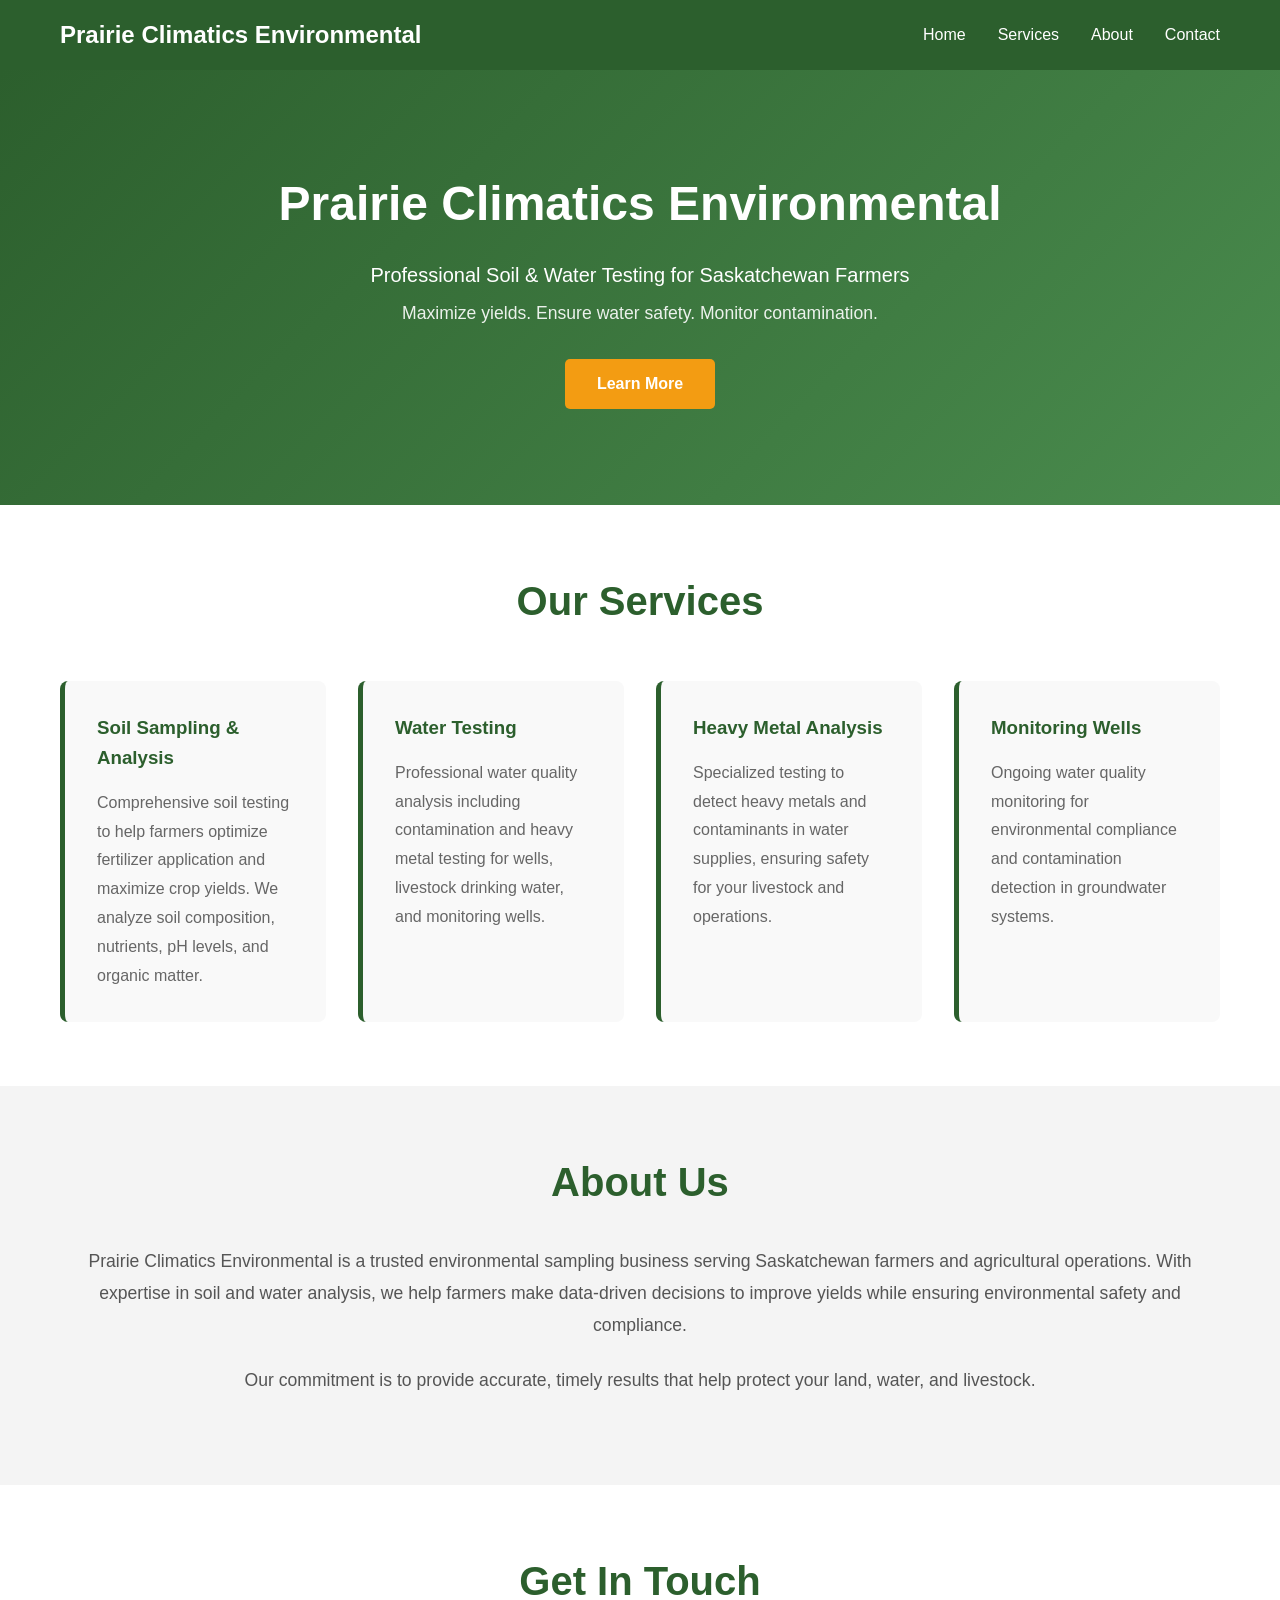
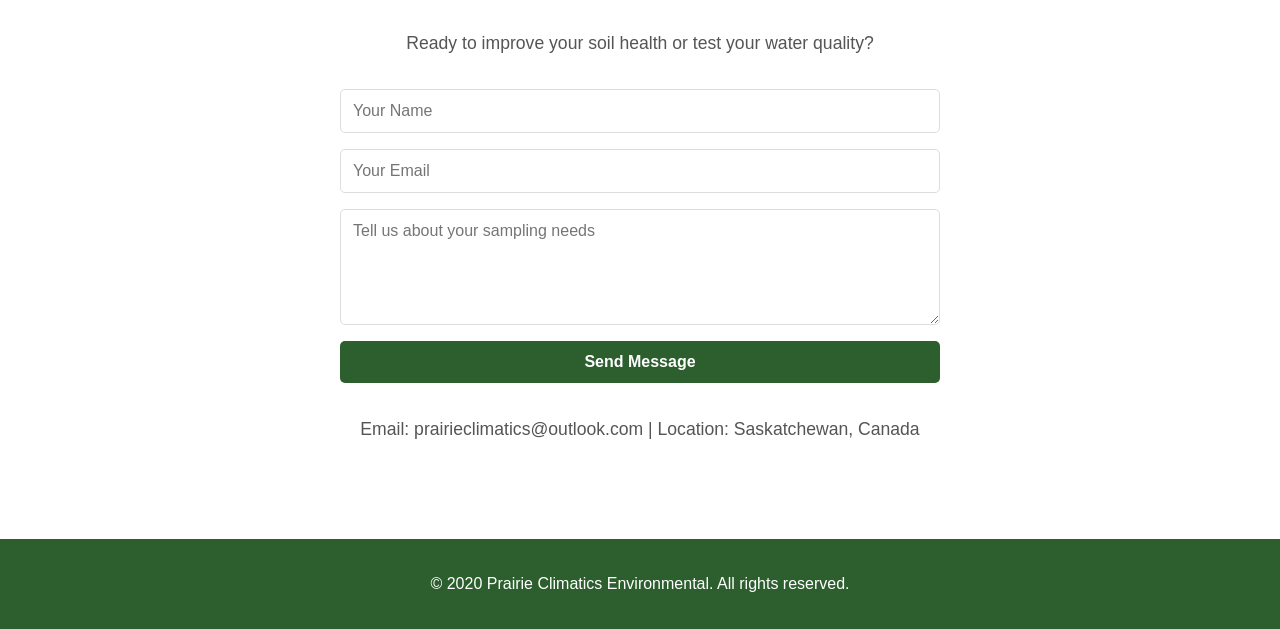
==== index.html @ 15f2c5c0 "Update contact email and copyright year in index.html" ====
<!DOCTYPE html>
<html lang="en">
<head>
    <meta charset="UTF-8">
    <meta name="viewport" content="width=device-width, initial-scale=1.0">
    <title>Prairie Climatics Environmental - Soil & Water Testing</title>
    <link rel="stylesheet" href="styles.css">
</head>
<body>
    <nav class="navbar">
        <div class="container">
            <div class="logo">Prairie Climatics Environmental</div>
            <ul class="nav-links">
                <li><a href="#home">Home</a></li>
                <li><a href="#services">Services</a></li>
                <li><a href="#about">About</a></li>
                <li><a href="#contact">Contact</a></li>
            </ul>
        </div>
    </nav>

    <section id="home" class="hero">
        <div class="container">
            <h1>Prairie Climatics Environmental</h1>
            <p>Professional Soil & Water Testing for Saskatchewan Farmers</p>
            <p class="subtitle">Maximize yields. Ensure water safety. Monitor contamination.</p>
            <a href="#services" class="cta-button">Learn More</a>
        </div>
    </section>

    <section id="services" class="services">
        <div class="container">
            <h2>Our Services</h2>
            <div class="services-grid">
                <div class="service-card">
                    <h3>Soil Sampling & Analysis</h3>
                    <p>Comprehensive soil testing to help farmers optimize fertilizer application and maximize crop yields. We analyze soil composition, nutrients, pH levels, and organic matter.</p>
                </div>
                <div class="service-card">
                    <h3>Water Testing</h3>
                    <p>Professional water quality analysis including contamination and heavy metal testing for wells, livestock drinking water, and monitoring wells.</p>
                </div>
                <div class="service-card">
                    <h3>Heavy Metal Analysis</h3>
                    <p>Specialized testing to detect heavy metals and contaminants in water supplies, ensuring safety for your livestock and operations.</p>
                </div>
                <div class="service-card">
                    <h3>Monitoring Wells</h3>
                    <p>Ongoing water quality monitoring for environmental compliance and contamination detection in groundwater systems.</p>
                </div>
            </div>
        </div>
    </section>

    <section id="about" class="about">
        <div class="container">
            <h2>About Us</h2>
            <p>Prairie Climatics Environmental is a trusted environmental sampling business serving Saskatchewan farmers and agricultural operations. With expertise in soil and water analysis, we help farmers make data-driven decisions to improve yields while ensuring environmental safety and compliance.</p>
            <p>Our commitment is to provide accurate, timely results that help protect your land, water, and livestock.</p>
        </div>
    </section>

    <section id="contact" class="contact">
        <div class="container">
            <h2>Get In Touch</h2>
            <p>Ready to improve your soil health or test your water quality?</p>
            <form class="contact-form">
                <input type="text" placeholder="Your Name" required>
                <input type="email" placeholder="Your Email" required>
                <textarea placeholder="Tell us about your sampling needs" rows="5" required></textarea>
                <button type="submit" class="submit-button">Send Message</button>
            </form>
            <p class="contact-info">Email: prairieclimatics@outlook.com | Location: Saskatchewan, Canada</p>
        </div>
    </section>

    <footer>
        <div class="container">
            <p>&copy; 2020 Prairie Climatics Environmental. All rights reserved.</p>
        </div>
    </footer>

    <script src="script.js"></script>
</body>
</html>
---- styles.css ----
* {
    margin: 0;
    padding: 0;
    box-sizing: border-box;
}

body {
    font-family: 'Segoe UI', Tahoma, Geneva, Verdana, sans-serif;
    line-height: 1.6;
    color: #333;
    background-color: #f4f4f4;
}

.container {
    max-width: 1200px;
    margin: 0 auto;
    padding: 0 20px;
}

/* Navigation */
.navbar {
    background-color: #2c5f2d;
    color: white;
    padding: 1rem 0;
    position: sticky;
    top: 0;
    z-index: 1000;
}

.navbar .container {
    display: flex;
    justify-content: space-between;
    align-items: center;
}

.logo {
    font-size: 1.5rem;
    font-weight: bold;
}

.nav-links {
    display: flex;
    list-style: none;
    gap: 2rem;
}

.nav-links a {
    color: white;
    text-decoration: none;
    transition: opacity 0.3s;
}

.nav-links a:hover {
    opacity: 0.8;
}

/* Hero Section */
.hero {
    background: linear-gradient(135deg, #2c5f2d 0%, #4a8c4e 100%);
    color: white;
    padding: 6rem 0;
    text-align: center;
}

.hero h1 {
    font-size: 3rem;
    margin-bottom: 1rem;
}

.hero p {
    font-size: 1.25rem;
    margin-bottom: 0.5rem;
}

.hero .subtitle {
    font-size: 1.1rem;
    margin-bottom: 2rem;
    opacity: 0.9;
}

.cta-button {
    display: inline-block;
    background-color: #f39c12;
    color: white;
    padding: 0.75rem 2rem;
    text-decoration: none;
    border-radius: 5px;
    transition: background-color 0.3s;
    font-weight: bold;
}

.cta-button:hover {
    background-color: #e67e22;
}

/* Services Section */
.services {
    padding: 4rem 0;
    background-color: white;
}

.services h2 {
    text-align: center;
    font-size: 2.5rem;
    margin-bottom: 3rem;
    color: #2c5f2d;
}

.services-grid {
    display: grid;
    grid-template-columns: repeat(auto-fit, minmax(250px, 1fr));
    gap: 2rem;
}

.service-card {
    background-color: #f9f9f9;
    padding: 2rem;
    border-radius: 8px;
    border-left: 5px solid #2c5f2d;
    transition: transform 0.3s, box-shadow 0.3s;
}

.service-card:hover {
    transform: translateY(-5px);
    box-shadow: 0 5px 15px rgba(0, 0, 0, 0.1);
}

.service-card h3 {
    color: #2c5f2d;
    margin-bottom: 1rem;
}

.service-card p {
    color: #666;
    line-height: 1.8;
}

/* About Section */
.about {
    padding: 4rem 0;
    background-color: #f4f4f4;
}

.about h2 {
    text-align: center;
    font-size: 2.5rem;
    margin-bottom: 2rem;
    color: #2c5f2d;
}

.about p {
    text-align: center;
    font-size: 1.1rem;
    color: #555;
    margin-bottom: 1.5rem;
    line-height: 1.8;
}

/* Contact Section */
.contact {
    padding: 4rem 0;
    background-color: white;
}

.contact h2 {
    text-align: center;
    font-size: 2.5rem;
    margin-bottom: 1rem;
    color: #2c5f2d;
}

.contact > .container > p {
    text-align: center;
    font-size: 1.1rem;
    margin-bottom: 2rem;
    color: #555;
}

.contact-form {
    max-width: 600px;
    margin: 2rem auto;
    display: flex;
    flex-direction: column;
    gap: 1rem;
}

.contact-form input,
.contact-form textarea {
    padding: 0.75rem;
    border: 1px solid #ddd;
    border-radius: 5px;
    font-family: inherit;
    font-size: 1rem;
}

.contact-form input:focus,
.contact-form textarea:focus {
    outline: none;
    border-color: #2c5f2d;
    box-shadow: 0 0 5px rgba(44, 95, 45, 0.3);
}

.submit-button {
    background-color: #2c5f2d;
    color: white;
    padding: 0.75rem 2rem;
    border: none;
    border-radius: 5px;
    font-size: 1rem;
    cursor: pointer;
    transition: background-color 0.3s;
    font-weight: bold;
}

.submit-button:hover {
    background-color: #1e4620;
}

.contact-info {
    text-align: center;
    margin-top: 2rem;
    color: #666;
    font-size: 0.95rem;
}

/* Footer */
footer {
    background-color: #2c5f2d;
    color: white;
    text-align: center;
    padding: 2rem 0;
}

footer p {
    margin: 0;
}

/* Responsive Design */
@media (max-width: 768px) {
    .nav-links {
        gap: 1rem;
        font-size: 0.9rem;
    }

    .hero h1 {
        font-size: 2rem;
    }

    .hero p {
        font-size: 1rem;
    }

    .services h2,
    .about h2,
    .contact h2 {
        font-size: 1.8rem;
    }

    .services-grid {
        grid-template-columns: 1fr;
    }
}
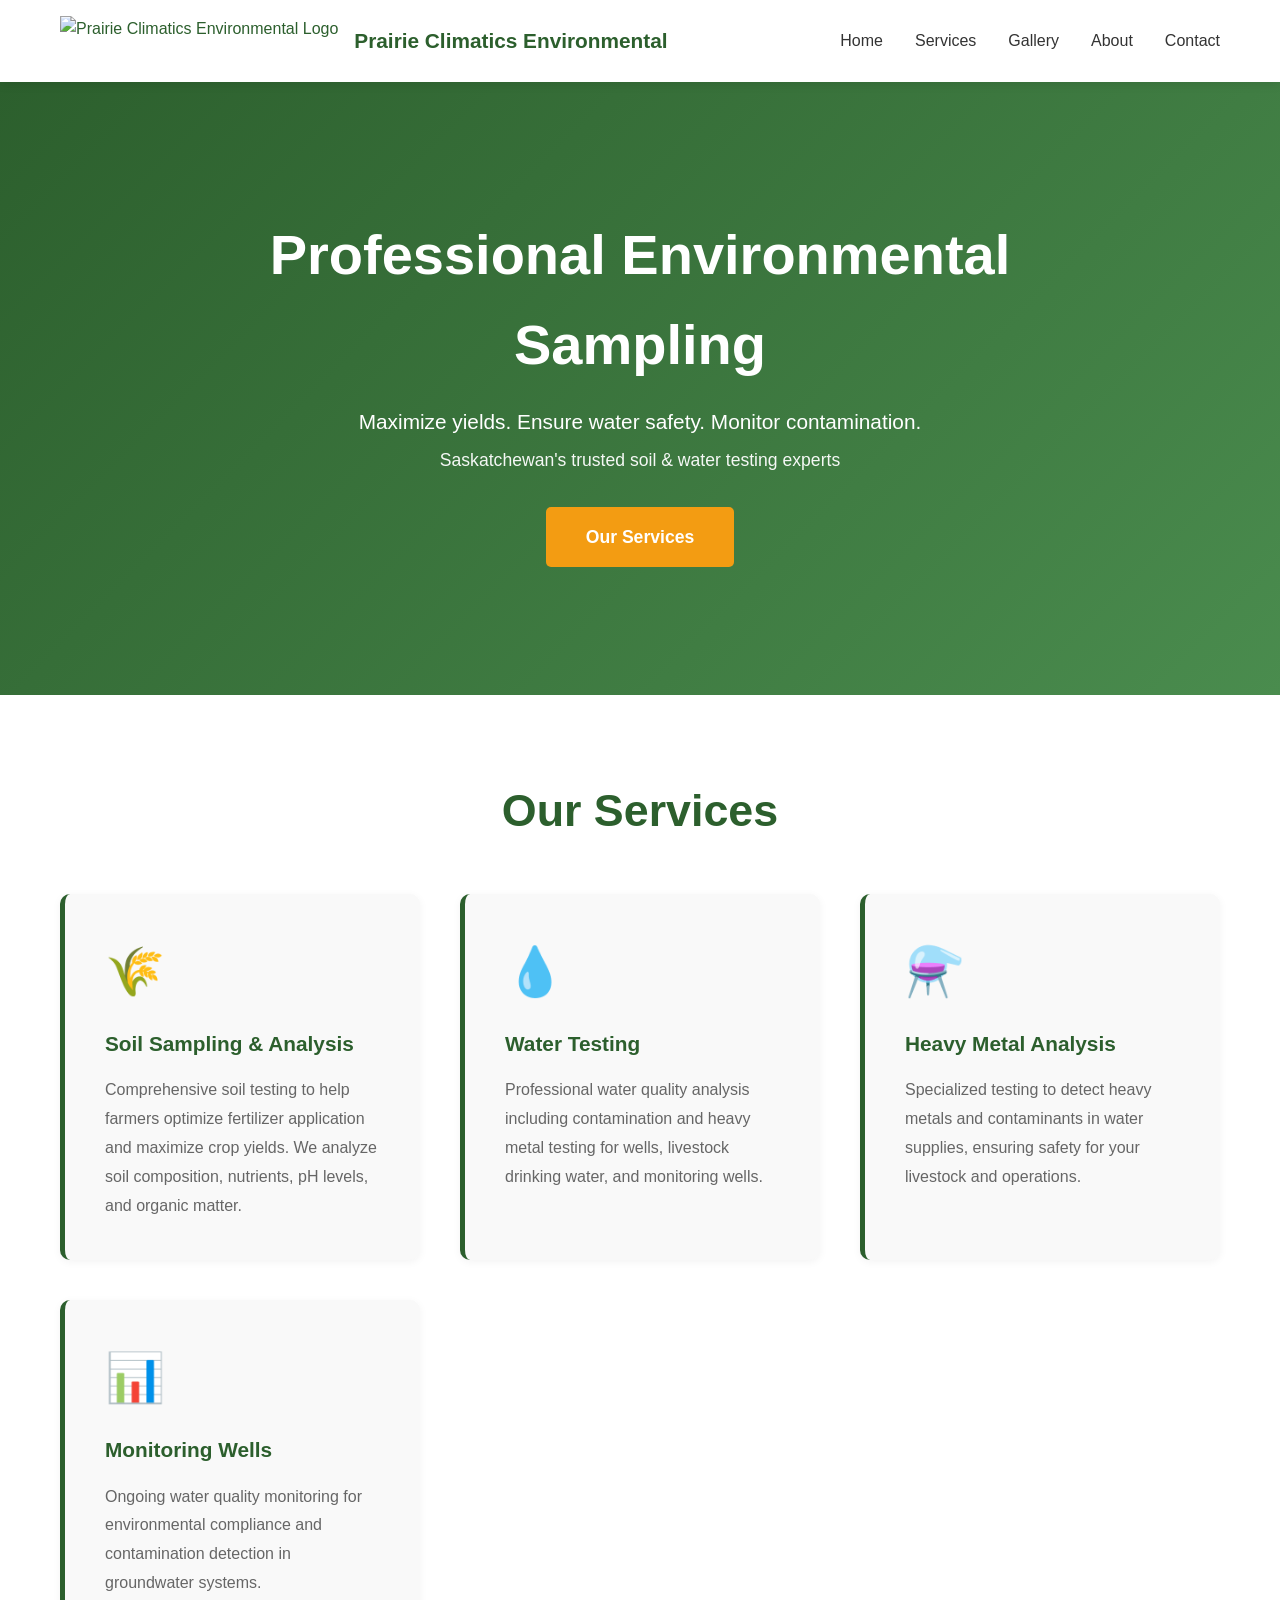
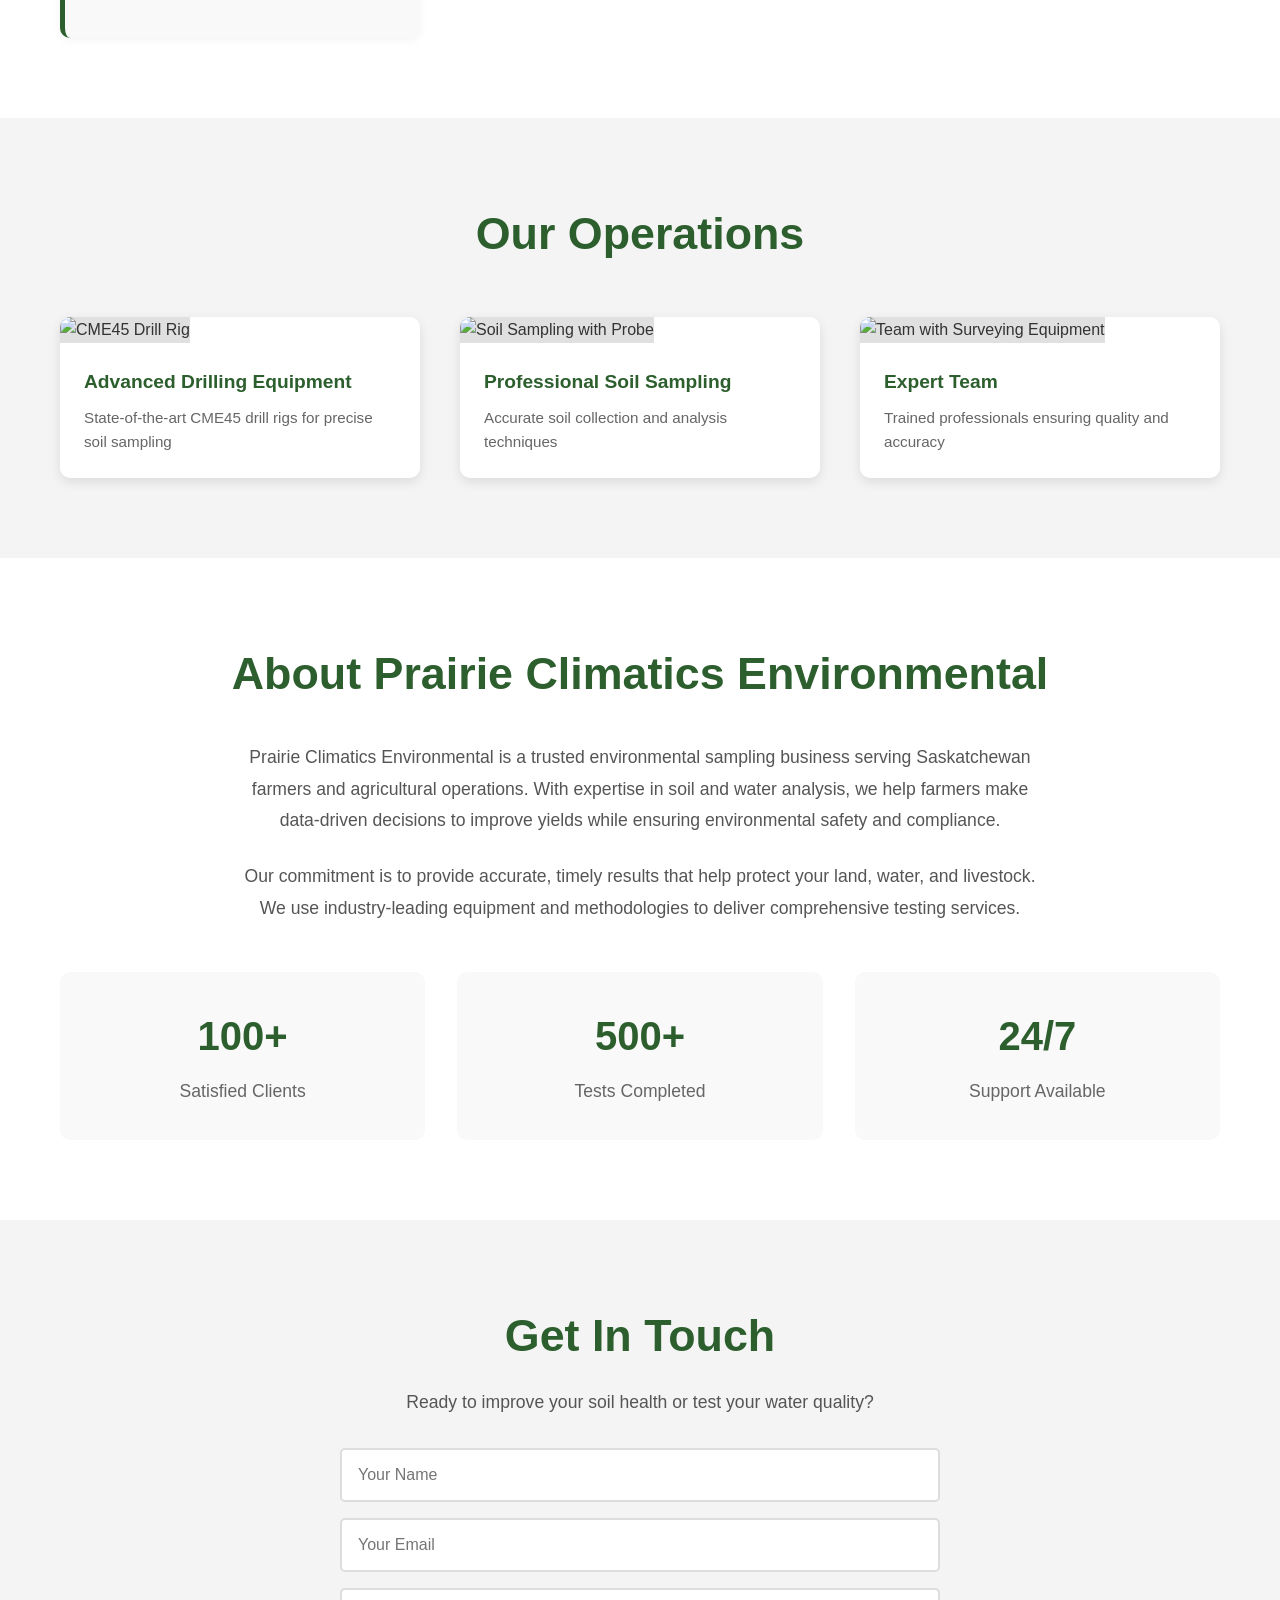
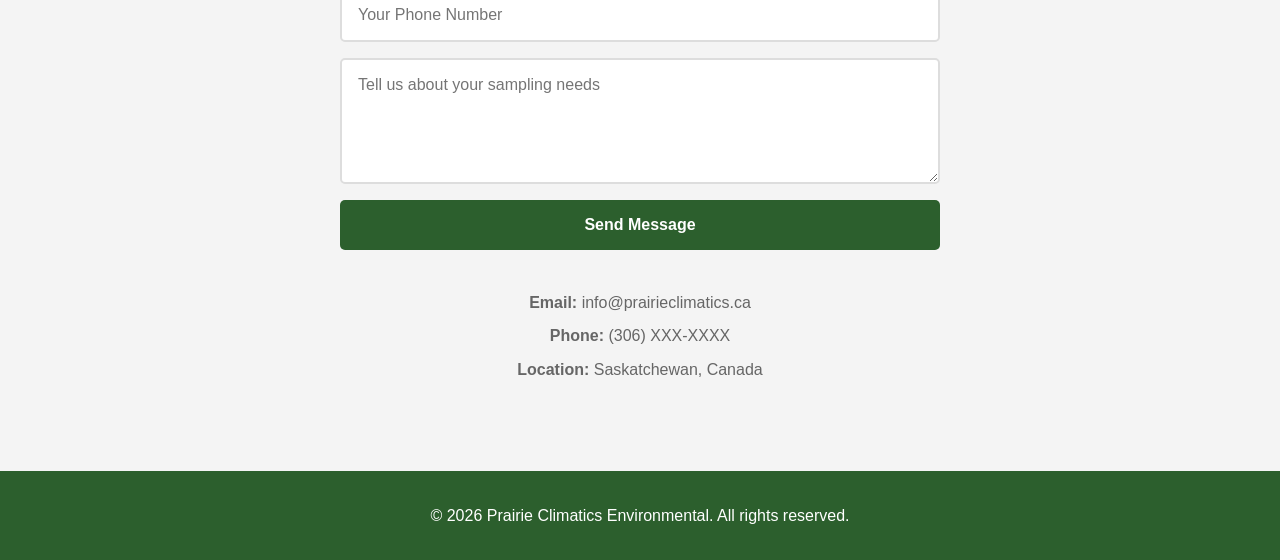
==== commit e16b5b13: "Update website with professional design, logo integration, and gallery section" ====
--- a/index.html
+++ b/index.html
@@ -5,14 +5,19 @@
     <meta name="viewport" content="width=device-width, initial-scale=1.0">
     <title>Prairie Climatics Environmental - Soil & Water Testing</title>
     <link rel="stylesheet" href="styles.css">
+    <link rel="icon" type="image/png" href="images/logo.png">
 </head>
 <body>
     <nav class="navbar">
         <div class="container">
-            <div class="logo">Prairie Climatics Environmental</div>
+            <div class="logo-container">
+                <img src="images/logo.png" alt="Prairie Climatics Environmental Logo" class="logo-image">
+                <span class="logo-text">Prairie Climatics Environmental</span>
+            </div>
             <ul class="nav-links">
                 <li><a href="#home">Home</a></li>
                 <li><a href="#services">Services</a></li>
+                <li><a href="#gallery">Gallery</a></li>
                 <li><a href="#about">About</a></li>
                 <li><a href="#contact">Contact</a></li>
             </ul>
@@ -20,11 +25,11 @@
     </nav>
 
     <section id="home" class="hero">
-        <div class="container">
-            <h1>Prairie Climatics Environmental</h1>
-            <p>Professional Soil & Water Testing for Saskatchewan Farmers</p>
-            <p class="subtitle">Maximize yields. Ensure water safety. Monitor contamination.</p>
-            <a href="#services" class="cta-button">Learn More</a>
+        <div class="hero-content">
+            <h1>Professional Environmental Sampling</h1>
+            <p>Maximize yields. Ensure water safety. Monitor contamination.</p>
+            <p class="subtitle">Saskatchewan's trusted soil & water testing experts</p>
+            <a href="#services" class="cta-button">Our Services</a>
         </div>
     </section>
 
@@ -33,18 +38,22 @@
             <h2>Our Services</h2>
             <div class="services-grid">
                 <div class="service-card">
+                    <div class="service-icon">🌾</div>
                     <h3>Soil Sampling & Analysis</h3>
                     <p>Comprehensive soil testing to help farmers optimize fertilizer application and maximize crop yields. We analyze soil composition, nutrients, pH levels, and organic matter.</p>
                 </div>
                 <div class="service-card">
+                    <div class="service-icon">💧</div>
                     <h3>Water Testing</h3>
                     <p>Professional water quality analysis including contamination and heavy metal testing for wells, livestock drinking water, and monitoring wells.</p>
                 </div>
                 <div class="service-card">
+                    <div class="service-icon">⚗️</div>
                     <h3>Heavy Metal Analysis</h3>
                     <p>Specialized testing to detect heavy metals and contaminants in water supplies, ensuring safety for your livestock and operations.</p>
                 </div>
                 <div class="service-card">
+                    <div class="service-icon">📊</div>
                     <h3>Monitoring Wells</h3>
                     <p>Ongoing water quality monitoring for environmental compliance and contamination detection in groundwater systems.</p>
                 </div>
@@ -52,11 +61,48 @@
         </div>
     </section>
 
+    <section id="gallery" class="gallery">
+        <div class="container">
+            <h2>Our Operations</h2>
+            <div class="gallery-grid">
+                <div class="gallery-item">
+                    <img src="images/cme45-drill-rig.jpg" alt="CME45 Drill Rig">
+                    <h3>Advanced Drilling Equipment</h3>
+                    <p>State-of-the-art CME45 drill rigs for precise soil sampling</p>
+                </div>
+                <div class="gallery-item">
+                    <img src="images/soil-sampling-probe.jpg" alt="Soil Sampling with Probe">
+                    <h3>Professional Soil Sampling</h3>
+                    <p>Accurate soil collection and analysis techniques</p>
+                </div>
+                <div class="gallery-item">
+                    <img src="images/team-surveying.jpg" alt="Team with Surveying Equipment">
+                    <h3>Expert Team</h3>
+                    <p>Trained professionals ensuring quality and accuracy</p>
+                </div>
+            </div>
+        </div>
+    </section>
+
     <section id="about" class="about">
         <div class="container">
-            <h2>About Us</h2>
+            <h2>About Prairie Climatics Environmental</h2>
             <p>Prairie Climatics Environmental is a trusted environmental sampling business serving Saskatchewan farmers and agricultural operations. With expertise in soil and water analysis, we help farmers make data-driven decisions to improve yields while ensuring environmental safety and compliance.</p>
-            <p>Our commitment is to provide accurate, timely results that help protect your land, water, and livestock.</p>
+            <p>Our commitment is to provide accurate, timely results that help protect your land, water, and livestock. We use industry-leading equipment and methodologies to deliver comprehensive testing services.</p>
+            <div class="stats">
+                <div class="stat">
+                    <h3>100+</h3>
+                    <p>Satisfied Clients</p>
+                </div>
+                <div class="stat">
+                    <h3>500+</h3>
+                    <p>Tests Completed</p>
+                </div>
+                <div class="stat">
+                    <h3>24/7</h3>
+                    <p>Support Available</p>
+                </div>
+            </div>
         </div>
     </section>
 
@@ -67,19 +113,24 @@
             <form class="contact-form">
                 <input type="text" placeholder="Your Name" required>
                 <input type="email" placeholder="Your Email" required>
+                <input type="tel" placeholder="Your Phone Number">
                 <textarea placeholder="Tell us about your sampling needs" rows="5" required></textarea>
                 <button type="submit" class="submit-button">Send Message</button>
             </form>
-            <p class="contact-info">Email: prairieclimatics@outlook.com | Location: Saskatchewan, Canada</p>
+            <div class="contact-info">
+                <p><strong>Email:</strong> info@prairieclimatics.ca</p>
+                <p><strong>Phone:</strong> (306) XXX-XXXX</p>
+                <p><strong>Location:</strong> Saskatchewan, Canada</p>
+            </div>
         </div>
     </section>
 
     <footer>
         <div class="container">
-            <p>&copy; 2020 Prairie Climatics Environmental. All rights reserved.</p>
+            <p>&copy; 2026 Prairie Climatics Environmental. All rights reserved.</p>
         </div>
     </footer>
 
     <script src="script.js"></script>
 </body>
-</html>
+</html>
--- a/styles.css
+++ b/styles.css
@@ -19,8 +19,8 @@
 
 /* Navigation */
 .navbar {
-    background-color: #2c5f2d;
-    color: white;
+    background-color: #ffffff;
+    box-shadow: 0 2px 10px rgba(0, 0, 0, 0.1);
     padding: 1rem 0;
     position: sticky;
     top: 0;
@@ -33,9 +33,23 @@
     align-items: center;
 }
 
-.logo {
-    font-size: 1.5rem;
+.logo-container {
+    display: flex;
+    align-items: center;
+    gap: 1rem;
+    text-decoration: none;
+    color: #2c5f2d;
+}
+
+.logo-image {
+    height: 50px;
+    width: auto;
+}
+
+.logo-text {
+    font-size: 1.3rem;
     font-weight: bold;
+    color: #2c5f2d;
 }
 
 .nav-links {
@@ -45,89 +59,109 @@
 }
 
 .nav-links a {
-    color: white;
+    color: #333;
     text-decoration: none;
-    transition: opacity 0.3s;
+    transition: color 0.3s;
+    font-weight: 500;
 }
 
 .nav-links a:hover {
-    opacity: 0.8;
+    color: #2c5f2d;
 }
 
 /* Hero Section */
 .hero {
     background: linear-gradient(135deg, #2c5f2d 0%, #4a8c4e 100%);
     color: white;
-    padding: 6rem 0;
-    text-align: center;
+    padding: 8rem 2rem;
+    text-align: center;
+    min-height: 500px;
+    display: flex;
+    align-items: center;
+    justify-content: center;
+}
+
+.hero-content {
+    max-width: 800px;
 }
 
 .hero h1 {
-    font-size: 3rem;
+    font-size: 3.5rem;
     margin-bottom: 1rem;
+    font-weight: bold;
 }
 
 .hero p {
-    font-size: 1.25rem;
+    font-size: 1.3rem;
     margin-bottom: 0.5rem;
 }
 
 .hero .subtitle {
     font-size: 1.1rem;
     margin-bottom: 2rem;
-    opacity: 0.9;
+    opacity: 0.95;
 }
 
 .cta-button {
     display: inline-block;
     background-color: #f39c12;
     color: white;
-    padding: 0.75rem 2rem;
+    padding: 1rem 2.5rem;
     text-decoration: none;
     border-radius: 5px;
-    transition: background-color 0.3s;
+    transition: all 0.3s;
     font-weight: bold;
+    font-size: 1.1rem;
 }
 
 .cta-button:hover {
     background-color: #e67e22;
+    transform: translateY(-2px);
+    box-shadow: 0 5px 15px rgba(0, 0, 0, 0.2);
 }
 
 /* Services Section */
 .services {
-    padding: 4rem 0;
+    padding: 5rem 0;
     background-color: white;
 }
 
 .services h2 {
     text-align: center;
-    font-size: 2.5rem;
+    font-size: 2.8rem;
     margin-bottom: 3rem;
     color: #2c5f2d;
 }
 
 .services-grid {
     display: grid;
-    grid-template-columns: repeat(auto-fit, minmax(250px, 1fr));
-    gap: 2rem;
+    grid-template-columns: repeat(auto-fit, minmax(280px, 1fr));
+    gap: 2.5rem;
 }
 
 .service-card {
     background-color: #f9f9f9;
-    padding: 2rem;
-    border-radius: 8px;
+    padding: 2.5rem;
+    border-radius: 10px;
     border-left: 5px solid #2c5f2d;
-    transition: transform 0.3s, box-shadow 0.3s;
+    transition: all 0.3s;
+    box-shadow: 0 2px 8px rgba(0, 0, 0, 0.05);
 }
 
 .service-card:hover {
     transform: translateY(-5px);
-    box-shadow: 0 5px 15px rgba(0, 0, 0, 0.1);
+    box-shadow: 0 10px 25px rgba(0, 0, 0, 0.1);
+}
+
+.service-icon {
+    font-size: 3rem;
+    margin-bottom: 1rem;
 }
 
 .service-card h3 {
     color: #2c5f2d;
     margin-bottom: 1rem;
+    font-size: 1.3rem;
 }
 
 .service-card p {
@@ -135,15 +169,65 @@
     line-height: 1.8;
 }
 
+/* Gallery Section */
+.gallery {
+    padding: 5rem 0;
+    background-color: #f4f4f4;
+}
+
+.gallery h2 {
+    text-align: center;
+    font-size: 2.8rem;
+    margin-bottom: 3rem;
+    color: #2c5f2d;
+}
+
+.gallery-grid {
+    display: grid;
+    grid-template-columns: repeat(auto-fit, minmax(300px, 1fr));
+    gap: 2.5rem;
+}
+
+.gallery-item {
+    background-color: white;
+    border-radius: 10px;
+    overflow: hidden;
+    box-shadow: 0 4px 12px rgba(0, 0, 0, 0.1);
+    transition: transform 0.3s;
+}
+
+.gallery-item:hover {
+    transform: scale(1.05);
+}
+
+.gallery-item img {
+    width: 100%;
+    height: 250px;
+    object-fit: cover;
+    background-color: #e0e0e0;
+}
+
+.gallery-item h3 {
+    color: #2c5f2d;
+    padding: 1.5rem 1.5rem 0.5rem;
+    font-size: 1.2rem;
+}
+
+.gallery-item p {
+    color: #666;
+    padding: 0 1.5rem 1.5rem;
+    font-size: 0.95rem;
+}
+
 /* About Section */
 .about {
-    padding: 4rem 0;
-    background-color: #f4f4f4;
+    padding: 5rem 0;
+    background-color: white;
 }
 
 .about h2 {
     text-align: center;
-    font-size: 2.5rem;
+    font-size: 2.8rem;
     margin-bottom: 2rem;
     color: #2c5f2d;
 }
@@ -154,17 +238,45 @@
     color: #555;
     margin-bottom: 1.5rem;
     line-height: 1.8;
+    max-width: 800px;
+    margin-left: auto;
+    margin-right: auto;
+}
+
+.stats {
+    display: grid;
+    grid-template-columns: repeat(auto-fit, minmax(200px, 1fr));
+    gap: 2rem;
+    margin-top: 3rem;
+}
+
+.stat {
+    text-align: center;
+    padding: 2rem;
+    background-color: #f9f9f9;
+    border-radius: 10px;
+}
+
+.stat h3 {
+    font-size: 2.5rem;
+    color: #2c5f2d;
+    margin-bottom: 0.5rem;
+}
+
+.stat p {
+    color: #666;
+    margin: 0;
 }
 
 /* Contact Section */
 .contact {
-    padding: 4rem 0;
-    background-color: white;
+    padding: 5rem 0;
+    background-color: #f4f4f4;
 }
 
 .contact h2 {
     text-align: center;
-    font-size: 2.5rem;
+    font-size: 2.8rem;
     margin-bottom: 1rem;
     color: #2c5f2d;
 }
@@ -186,11 +298,12 @@
 
 .contact-form input,
 .contact-form textarea {
-    padding: 0.75rem;
-    border: 1px solid #ddd;
+    padding: 1rem;
+    border: 2px solid #ddd;
     border-radius: 5px;
     font-family: inherit;
     font-size: 1rem;
+    transition: border-color 0.3s;
 }
 
 .contact-form input:focus,
@@ -203,24 +316,30 @@
 .submit-button {
     background-color: #2c5f2d;
     color: white;
-    padding: 0.75rem 2rem;
+    padding: 1rem 2rem;
     border: none;
     border-radius: 5px;
     font-size: 1rem;
     cursor: pointer;
-    transition: background-color 0.3s;
+    transition: all 0.3s;
     font-weight: bold;
 }
 
 .submit-button:hover {
     background-color: #1e4620;
+    transform: translateY(-2px);
+    box-shadow: 0 5px 15px rgba(0, 0, 0, 0.2);
 }
 
 .contact-info {
     text-align: center;
-    margin-top: 2rem;
+    margin-top: 2.5rem;
     color: #666;
-    font-size: 0.95rem;
+    font-size: 1rem;
+}
+
+.contact-info p {
+    margin-bottom: 0.5rem;
 }
 
 /* Footer */
@@ -242,6 +361,10 @@
         font-size: 0.9rem;
     }
 
+    .logo-text {
+        display: none;
+    }
+
     .hero h1 {
         font-size: 2rem;
     }
@@ -251,12 +374,18 @@
     }
 
     .services h2,
+    .gallery h2,
     .about h2,
     .contact h2 {
         font-size: 1.8rem;
     }
 
-    .services-grid {
+    .services-grid,
+    .gallery-grid {
         grid-template-columns: 1fr;
     }
+
+    .stats {
+        grid-template-columns: 1fr;
+    }
 }
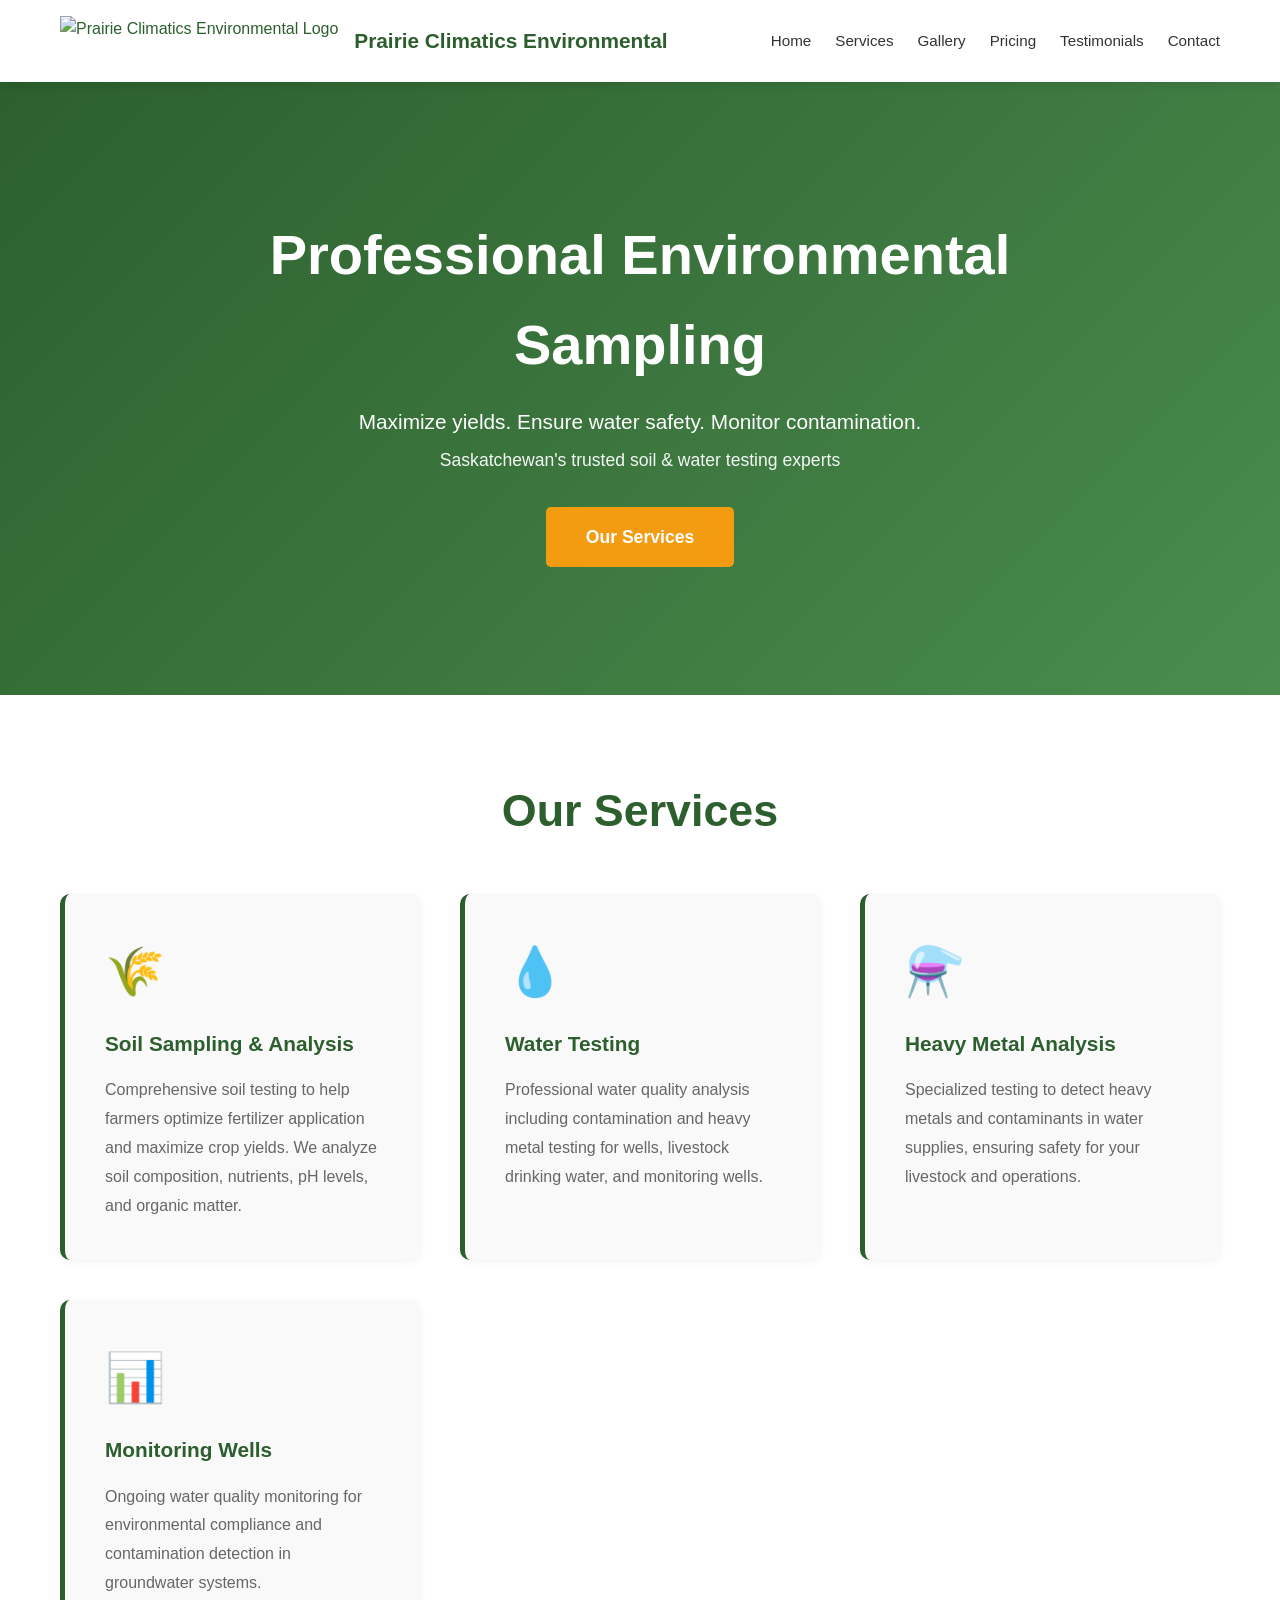
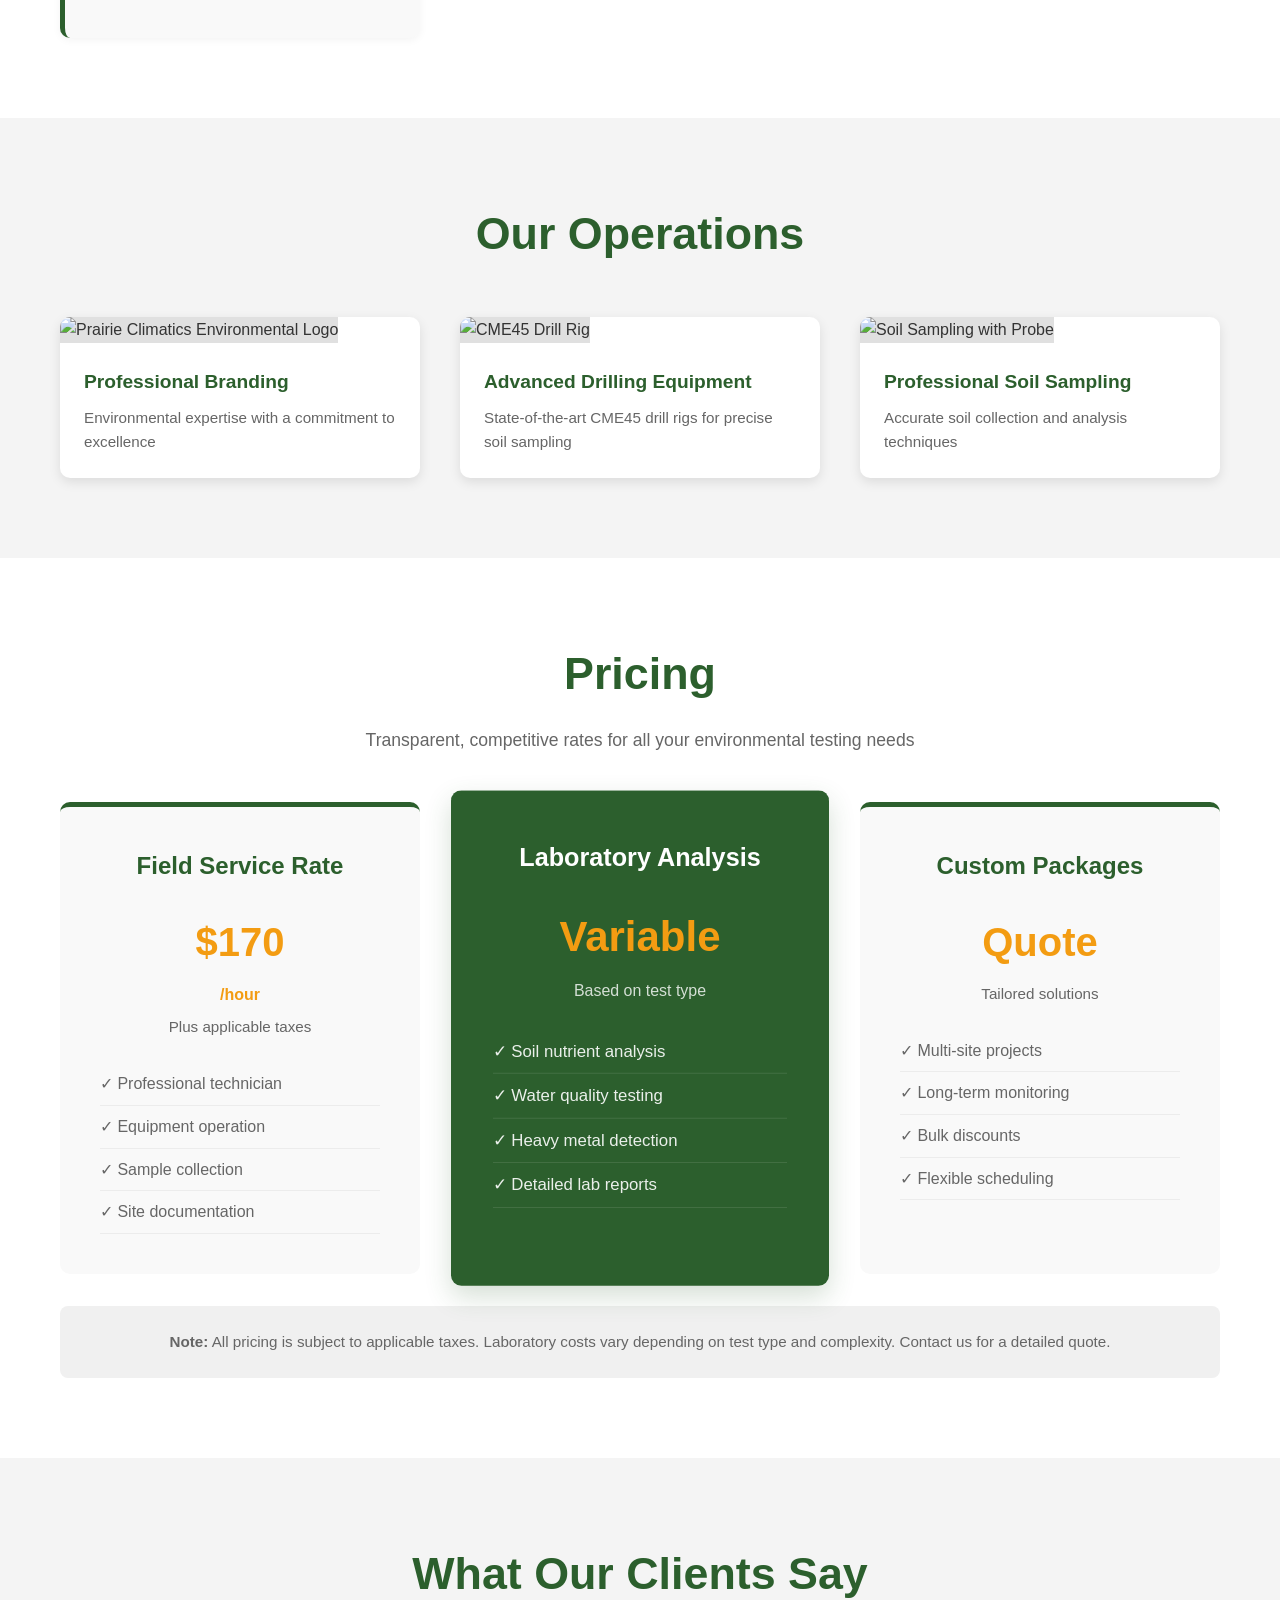
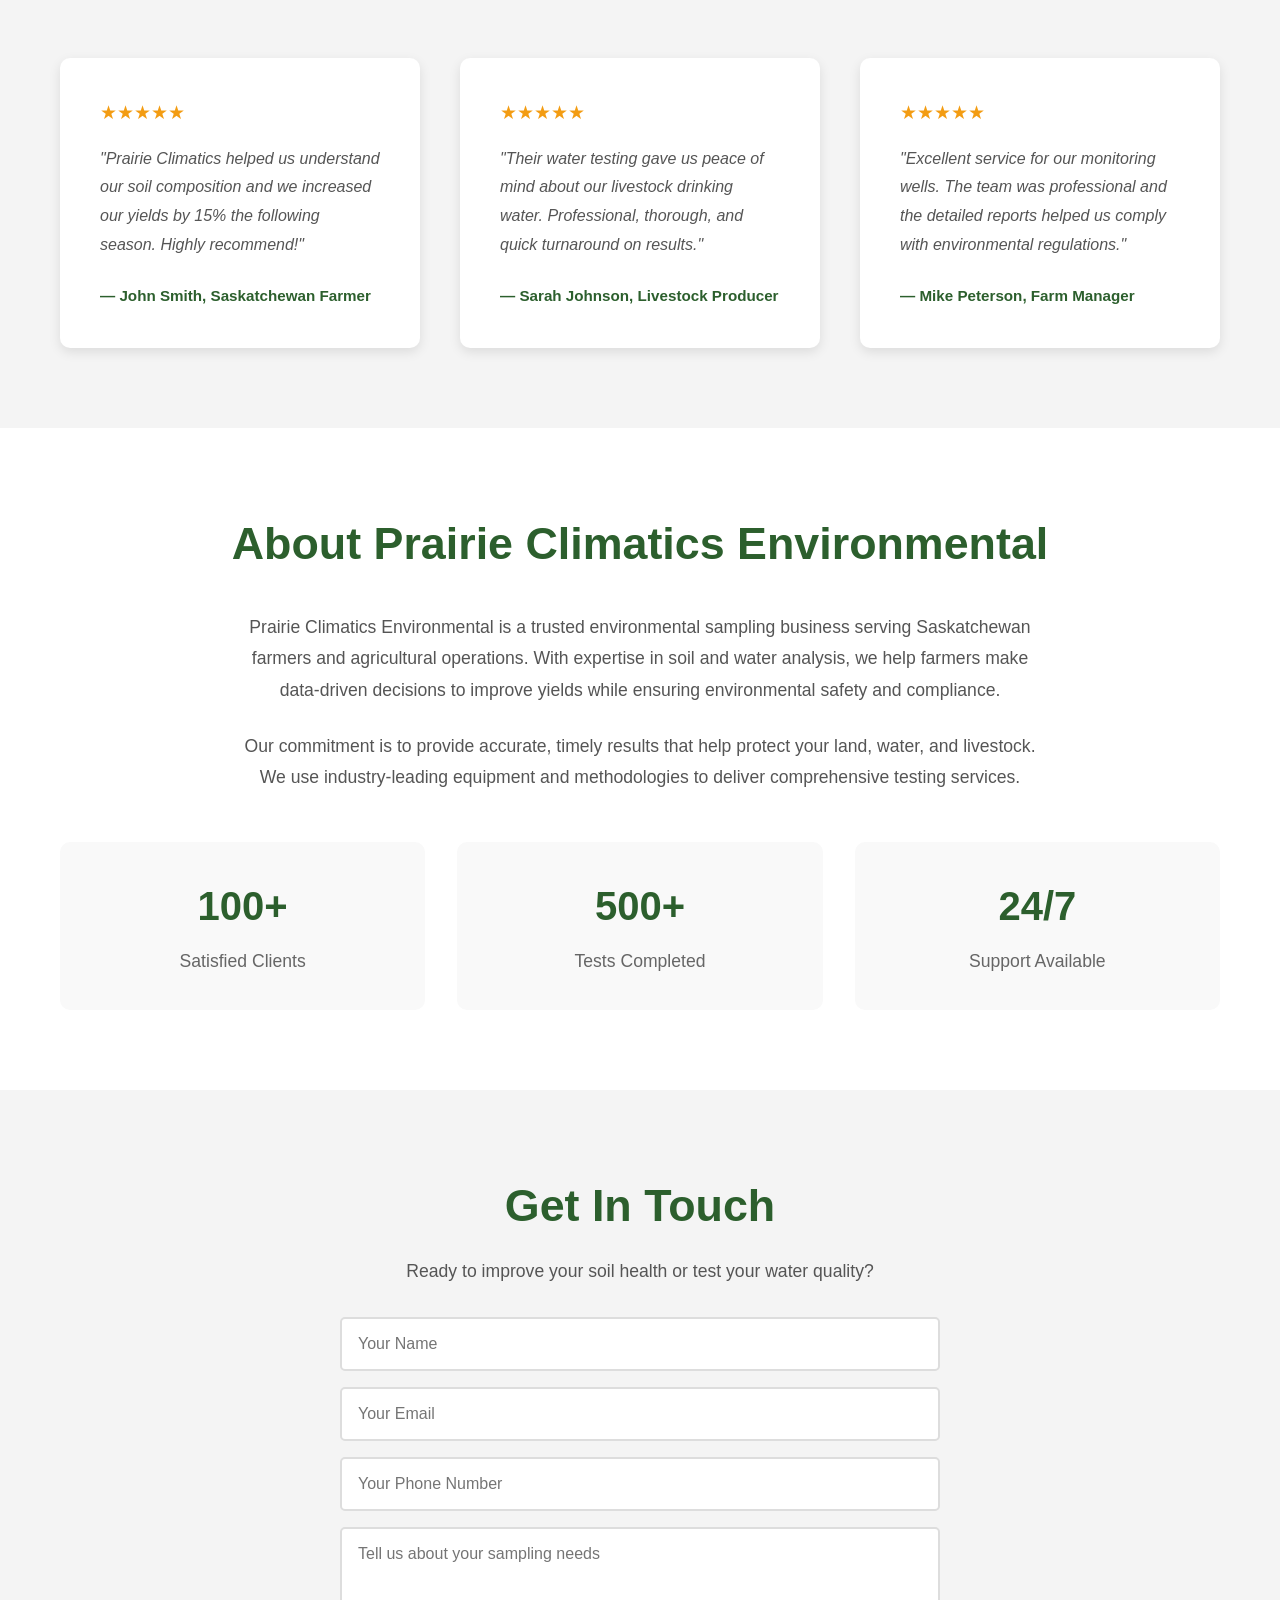
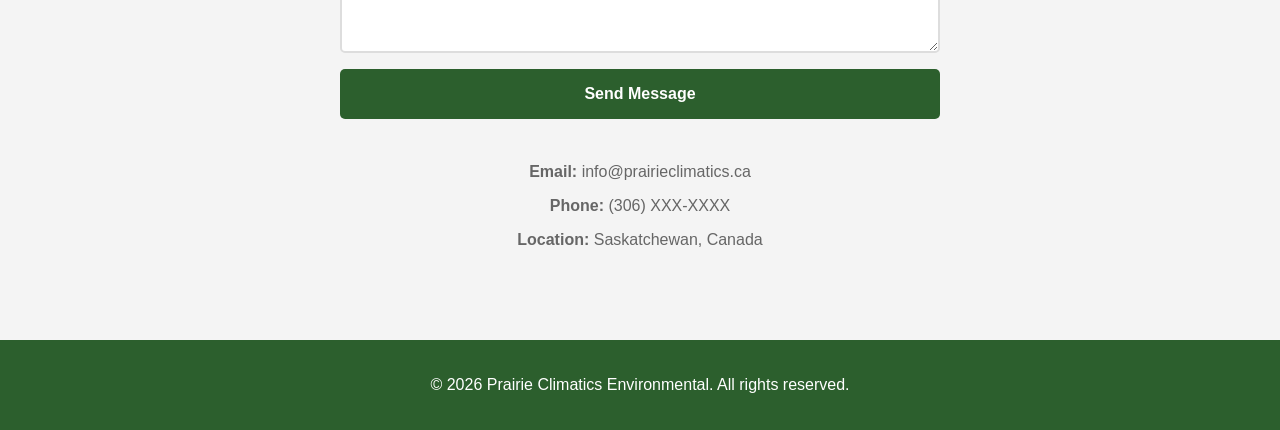
==== commit 7f6f9b03: "Add testimonials, pricing, Google indexing support (sitemap, robots.txt, meta tags), and enhance des" ====
--- a/index.html
+++ b/index.html
@@ -3,6 +3,13 @@
 <head>
     <meta charset="UTF-8">
     <meta name="viewport" content="width=device-width, initial-scale=1.0">
+    <meta name="description" content="Prairie Climatics Environmental - Professional soil and water testing services for Saskatchewan farmers. Soil sampling, water quality analysis, heavy metal testing, and monitoring wells.">
+    <meta name="keywords" content="soil testing, water testing, environmental sampling, Saskatchewan, farmers, heavy metals">
+    <meta name="author" content="Prairie Climatics Environmental">
+    <meta property="og:title" content="Prairie Climatics Environmental - Soil & Water Testing">
+    <meta property="og:description" content="Professional environmental sampling services for Saskatchewan farmers and agricultural operations.">
+    <meta property="og:image" content="https://prairieclimaticsenvironmental.github.io/images/logo.png">
+    <meta property="og:url" content="https://prairieclimatics.github.io/prairieclimaticsenvironmental/">
     <title>Prairie Climatics Environmental - Soil & Water Testing</title>
     <link rel="stylesheet" href="styles.css">
     <link rel="icon" type="image/png" href="images/logo.png">
@@ -18,7 +25,8 @@
                 <li><a href="#home">Home</a></li>
                 <li><a href="#services">Services</a></li>
                 <li><a href="#gallery">Gallery</a></li>
-                <li><a href="#about">About</a></li>
+                <li><a href="#pricing">Pricing</a></li>
+                <li><a href="#testimonials">Testimonials</a></li>
                 <li><a href="#contact">Contact</a></li>
             </ul>
         </div>
@@ -66,6 +74,11 @@
             <h2>Our Operations</h2>
             <div class="gallery-grid">
                 <div class="gallery-item">
+                    <img src="images/logo.png" alt="Prairie Climatics Environmental Logo">
+                    <h3>Professional Branding</h3>
+                    <p>Environmental expertise with a commitment to excellence</p>
+                </div>
+                <div class="gallery-item">
                     <img src="images/cme45-drill-rig.jpg" alt="CME45 Drill Rig">
                     <h3>Advanced Drilling Equipment</h3>
                     <p>State-of-the-art CME45 drill rigs for precise soil sampling</p>
@@ -75,10 +88,73 @@
                     <h3>Professional Soil Sampling</h3>
                     <p>Accurate soil collection and analysis techniques</p>
                 </div>
-                <div class="gallery-item">
-                    <img src="images/team-surveying.jpg" alt="Team with Surveying Equipment">
-                    <h3>Expert Team</h3>
-                    <p>Trained professionals ensuring quality and accuracy</p>
+            </div>
+        </div>
+    </section>
+
+    <section id="pricing" class="pricing">
+        <div class="container">
+            <h2>Pricing</h2>
+            <p class="pricing-intro">Transparent, competitive rates for all your environmental testing needs</p>
+            <div class="pricing-grid">
+                <div class="pricing-card">
+                    <h3>Field Service Rate</h3>
+                    <div class="price">$170<span>/hour</span></div>
+                    <p class="price-note">Plus applicable taxes</p>
+                    <ul class="price-features">
+                        <li>✓ Professional technician</li>
+                        <li>✓ Equipment operation</li>
+                        <li>✓ Sample collection</li>
+                        <li>✓ Site documentation</li>
+                    </ul>
+                </div>
+                <div class="pricing-card featured">
+                    <h3>Laboratory Analysis</h3>
+                    <div class="price">Variable</div>
+                    <p class="price-note">Based on test type</p>
+                    <ul class="price-features">
+                        <li>✓ Soil nutrient analysis</li>
+                        <li>✓ Water quality testing</li>
+                        <li>✓ Heavy metal detection</li>
+                        <li>✓ Detailed lab reports</li>
+                    </ul>
+                </div>
+                <div class="pricing-card">
+                    <h3>Custom Packages</h3>
+                    <div class="price">Quote</div>
+                    <p class="price-note">Tailored solutions</p>
+                    <ul class="price-features">
+                        <li>✓ Multi-site projects</li>
+                        <li>✓ Long-term monitoring</li>
+                        <li>✓ Bulk discounts</li>
+                        <li>✓ Flexible scheduling</li>
+                    </ul>
+                </div>
+            </div>
+            <div class="pricing-note">
+                <p><strong>Note:</strong> All pricing is subject to applicable taxes. Laboratory costs vary depending on test type and complexity. Contact us for a detailed quote.</p>
+            </div>
+        </div>
+    </section>
+
+    <section id="testimonials" class="testimonials">
+        <div class="container">
+            <h2>What Our Clients Say</h2>
+            <div class="testimonials-grid">
+                <div class="testimonial-card">
+                    <div class="stars">★★★★★</div>
+                    <p class="testimonial-text">"Prairie Climatics helped us understand our soil composition and we increased our yields by 15% the following season. Highly recommend!"</p>
+                    <p class="testimonial-author">— John Smith, Saskatchewan Farmer</p>
+                </div>
+                <div class="testimonial-card">
+                    <div class="stars">★★★★★</div>
+                    <p class="testimonial-text">"Their water testing gave us peace of mind about our livestock drinking water. Professional, thorough, and quick turnaround on results."</p>
+                    <p class="testimonial-author">— Sarah Johnson, Livestock Producer</p>
+                </div>
+                <div class="testimonial-card">
+                    <div class="stars">★★★★★</div>
+                    <p class="testimonial-text">"Excellent service for our monitoring wells. The team was professional and the detailed reports helped us comply with environmental regulations."</p>
+                    <p class="testimonial-author">— Mike Peterson, Farm Manager</p>
                 </div>
             </div>
         </div>
--- a/styles.css
+++ b/styles.css
@@ -55,7 +55,8 @@
 .nav-links {
     display: flex;
     list-style: none;
-    gap: 2rem;
+    gap: 1.5rem;
+    flex-wrap: wrap;
 }
 
 .nav-links a {
@@ -63,6 +64,7 @@
     text-decoration: none;
     transition: color 0.3s;
     font-weight: 500;
+    font-size: 0.95rem;
 }
 
 .nav-links a:hover {
@@ -219,6 +221,169 @@
     font-size: 0.95rem;
 }
 
+/* Pricing Section */
+.pricing {
+    padding: 5rem 0;
+    background-color: white;
+}
+
+.pricing h2 {
+    text-align: center;
+    font-size: 2.8rem;
+    margin-bottom: 1rem;
+    color: #2c5f2d;
+}
+
+.pricing-intro {
+    text-align: center;
+    font-size: 1.1rem;
+    color: #666;
+    margin-bottom: 3rem;
+}
+
+.pricing-grid {
+    display: grid;
+    grid-template-columns: repeat(auto-fit, minmax(300px, 1fr));
+    gap: 2.5rem;
+    margin-bottom: 2rem;
+}
+
+.pricing-card {
+    background-color: #f9f9f9;
+    padding: 2.5rem;
+    border-radius: 10px;
+    border-top: 5px solid #2c5f2d;
+    transition: all 0.3s;
+    text-align: center;
+}
+
+.pricing-card.featured {
+    background-color: #2c5f2d;
+    color: white;
+    transform: scale(1.05);
+    box-shadow: 0 10px 25px rgba(44, 95, 45, 0.2);
+}
+
+.pricing-card:hover {
+    box-shadow: 0 10px 25px rgba(0, 0, 0, 0.1);
+}
+
+.pricing-card h3 {
+    color: #2c5f2d;
+    margin-bottom: 1.5rem;
+    font-size: 1.5rem;
+}
+
+.pricing-card.featured h3 {
+    color: white;
+}
+
+.price {
+    font-size: 2.5rem;
+    font-weight: bold;
+    color: #f39c12;
+    margin-bottom: 0.5rem;
+}
+
+.pricing-card.featured .price {
+    color: #f39c12;
+}
+
+.price span {
+    font-size: 1rem;
+    display: block;
+    margin-top: 0.5rem;
+}
+
+.price-note {
+    color: #666;
+    margin-bottom: 1.5rem;
+    font-size: 0.95rem;
+}
+
+.pricing-card.featured .price-note {
+    color: rgba(255, 255, 255, 0.8);
+}
+
+.price-features {
+    list-style: none;
+    text-align: left;
+    color: #666;
+}
+
+.pricing-card.featured .price-features {
+    color: rgba(255, 255, 255, 0.9);
+}
+
+.price-features li {
+    padding: 0.5rem 0;
+    border-bottom: 1px solid rgba(0, 0, 0, 0.05);
+}
+
+.pricing-card.featured .price-features li {
+    border-bottom-color: rgba(255, 255, 255, 0.1);
+}
+
+.pricing-note {
+    background-color: #f0f0f0;
+    padding: 1.5rem;
+    border-radius: 8px;
+    text-align: center;
+    color: #666;
+    font-size: 0.95rem;
+}
+
+/* Testimonials Section */
+.testimonials {
+    padding: 5rem 0;
+    background-color: #f4f4f4;
+}
+
+.testimonials h2 {
+    text-align: center;
+    font-size: 2.8rem;
+    margin-bottom: 3rem;
+    color: #2c5f2d;
+}
+
+.testimonials-grid {
+    display: grid;
+    grid-template-columns: repeat(auto-fit, minmax(300px, 1fr));
+    gap: 2.5rem;
+}
+
+.testimonial-card {
+    background-color: white;
+    padding: 2.5rem;
+    border-radius: 10px;
+    box-shadow: 0 4px 12px rgba(0, 0, 0, 0.1);
+    transition: all 0.3s;
+}
+
+.testimonial-card:hover {
+    transform: translateY(-5px);
+    box-shadow: 0 10px 25px rgba(0, 0, 0, 0.15);
+}
+
+.stars {
+    color: #f39c12;
+    font-size: 1.2rem;
+    margin-bottom: 1rem;
+}
+
+.testimonial-text {
+    color: #555;
+    font-style: italic;
+    margin-bottom: 1.5rem;
+    line-height: 1.8;
+}
+
+.testimonial-author {
+    color: #2c5f2d;
+    font-weight: bold;
+    font-size: 0.95rem;
+}
+
 /* About Section */
 .about {
     padding: 5rem 0;
@@ -357,8 +522,8 @@
 /* Responsive Design */
 @media (max-width: 768px) {
     .nav-links {
-        gap: 1rem;
-        font-size: 0.9rem;
+        gap: 0.8rem;
+        font-size: 0.85rem;
     }
 
     .logo-text {
@@ -375,14 +540,22 @@
 
     .services h2,
     .gallery h2,
+    .pricing h2,
+    .testimonials h2,
     .about h2,
     .contact h2 {
         font-size: 1.8rem;
     }
 
     .services-grid,
-    .gallery-grid {
+    .gallery-grid,
+    .pricing-grid,
+    .testimonials-grid {
         grid-template-columns: 1fr;
+    }
+
+    .pricing-card.featured {
+        transform: scale(1);
     }
 
     .stats {
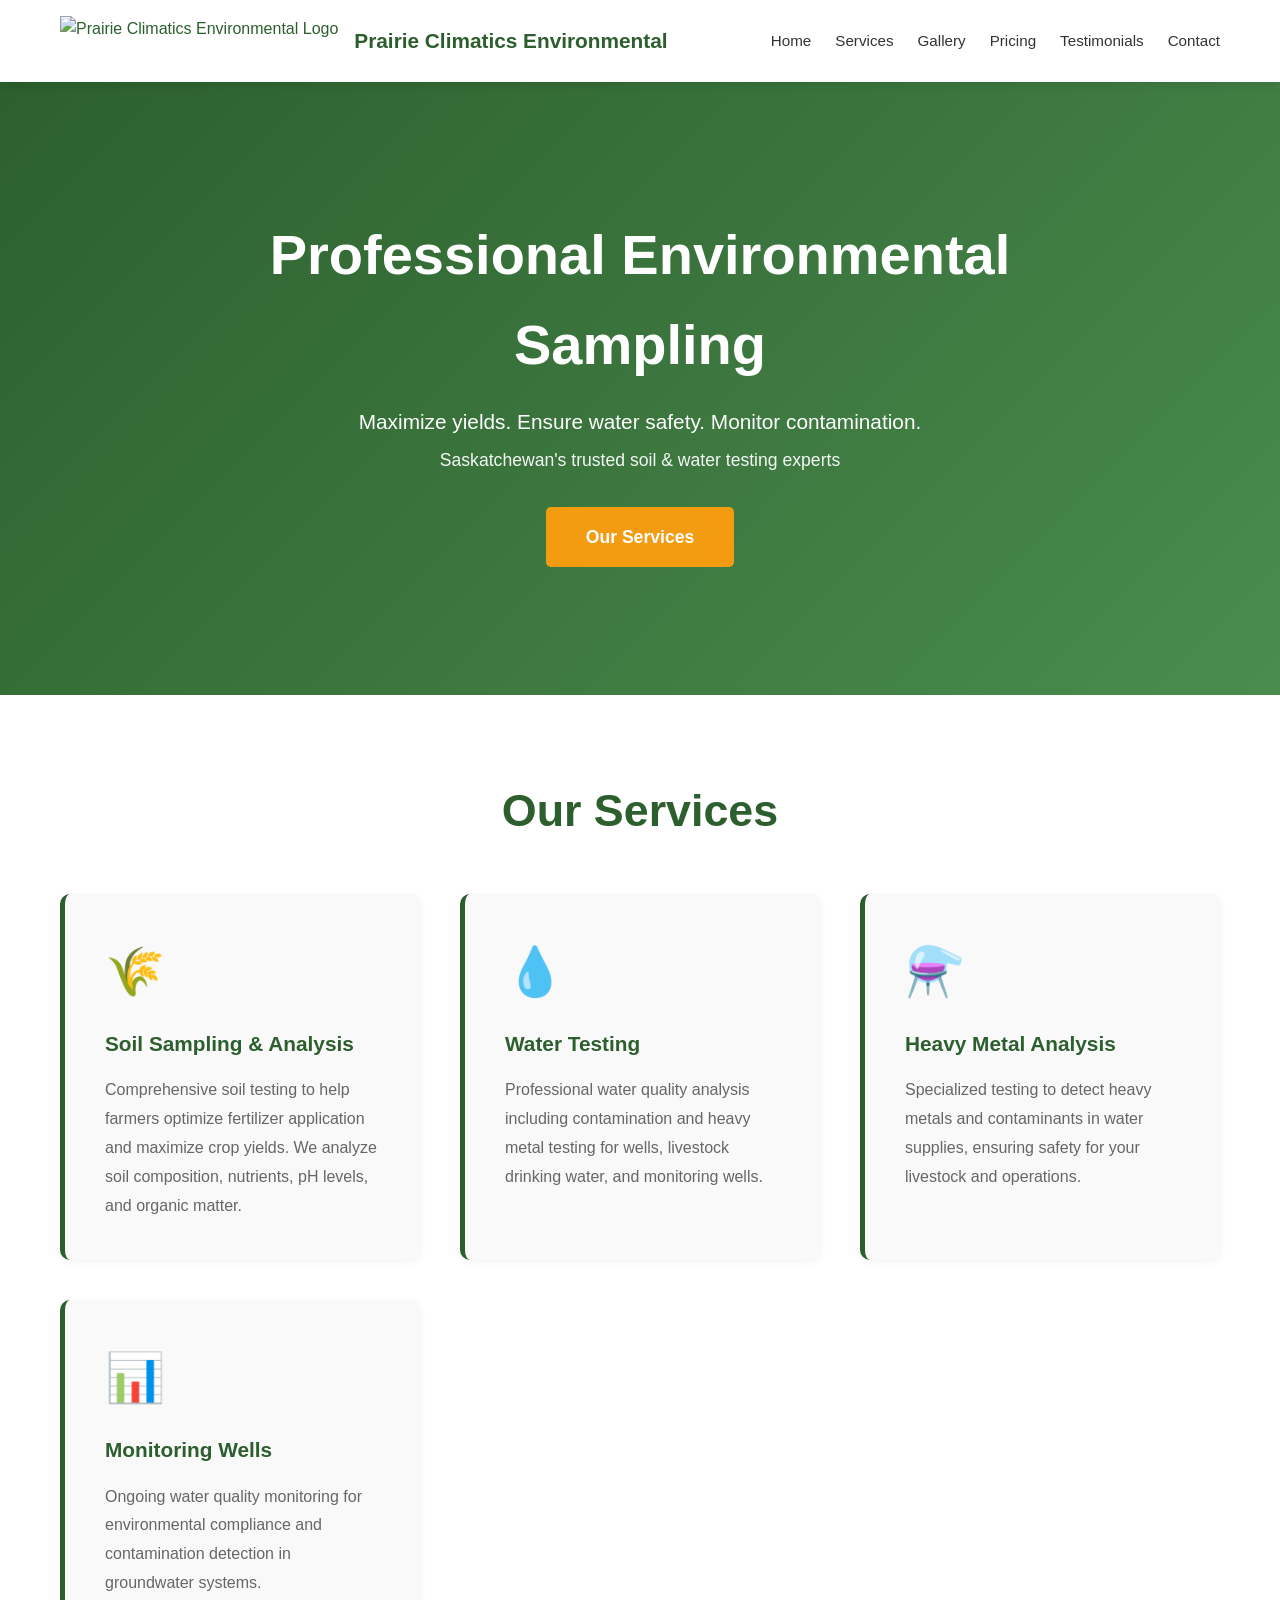
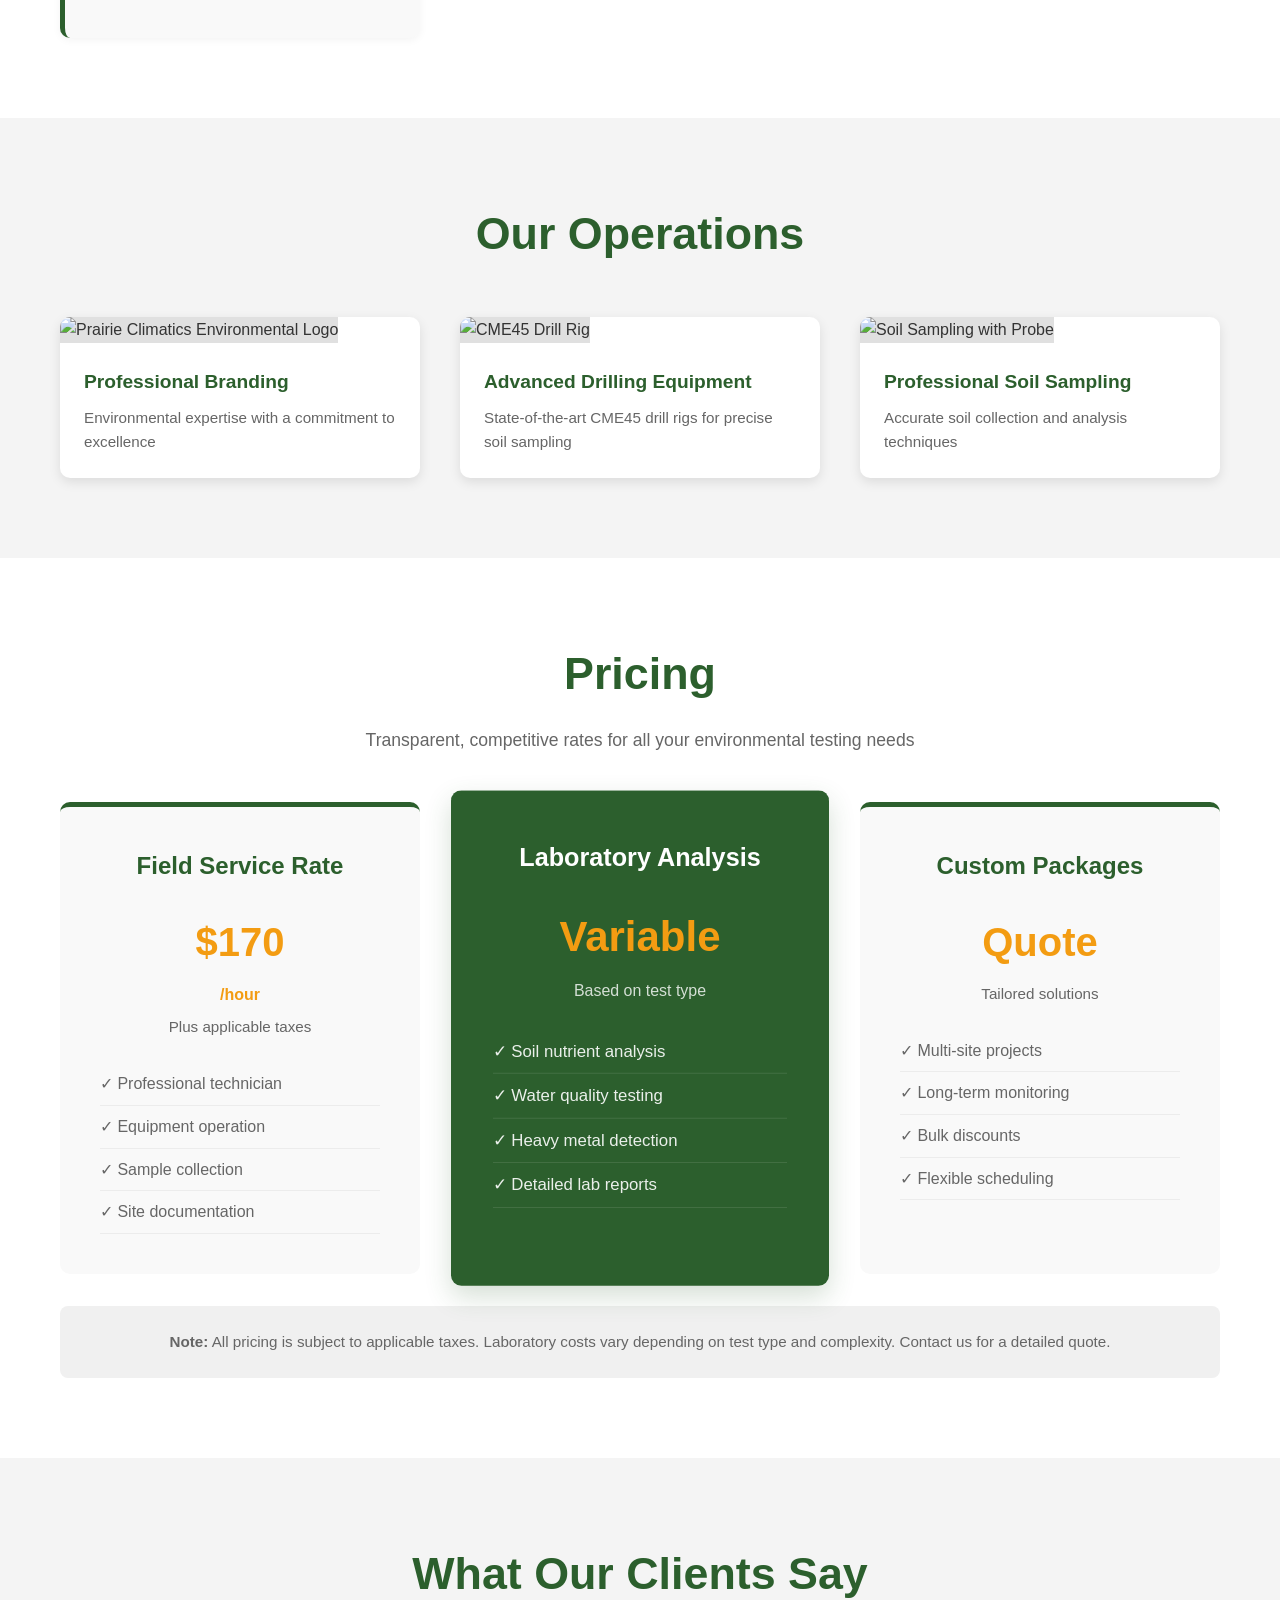
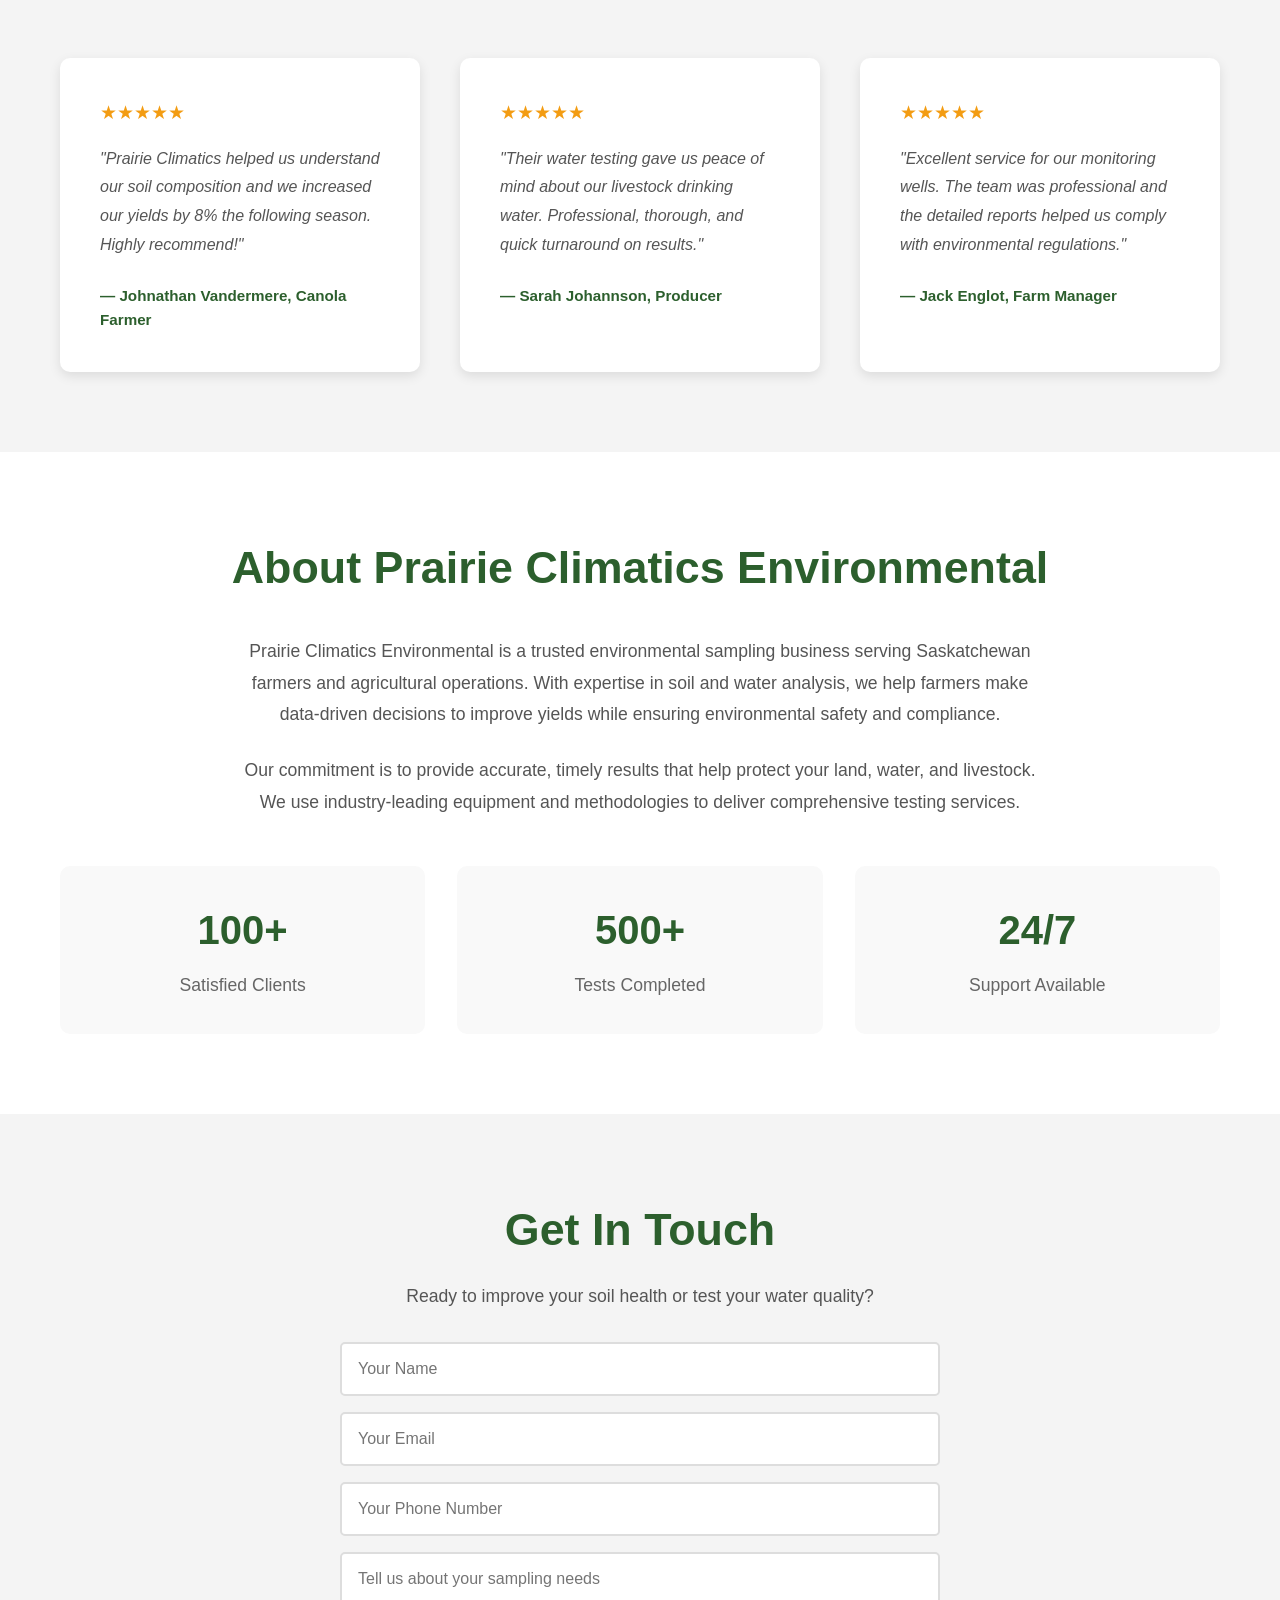
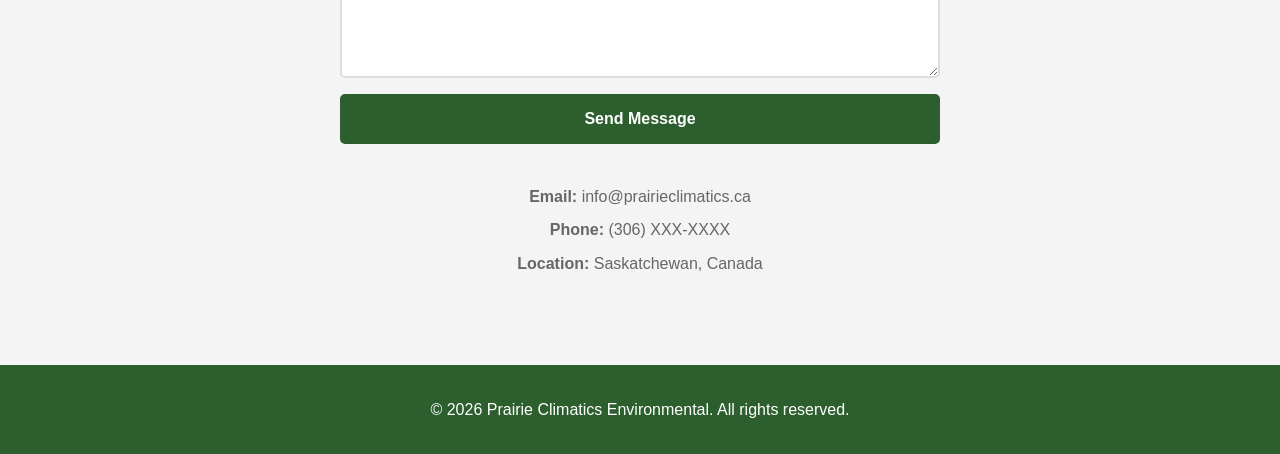
==== commit 7c1af857: "Update testimonials with new author names and yields" ====
--- a/index.html
+++ b/index.html
@@ -143,18 +143,18 @@
             <div class="testimonials-grid">
                 <div class="testimonial-card">
                     <div class="stars">★★★★★</div>
-                    <p class="testimonial-text">"Prairie Climatics helped us understand our soil composition and we increased our yields by 15% the following season. Highly recommend!"</p>
-                    <p class="testimonial-author">— John Smith, Saskatchewan Farmer</p>
+                    <p class="testimonial-text">"Prairie Climatics helped us understand our soil composition and we increased our yields by 8% the following season. Highly recommend!"</p>
+                    <p class="testimonial-author">— Johnathan Vandermere, Canola Farmer</p>
                 </div>
                 <div class="testimonial-card">
                     <div class="stars">★★★★★</div>
                     <p class="testimonial-text">"Their water testing gave us peace of mind about our livestock drinking water. Professional, thorough, and quick turnaround on results."</p>
-                    <p class="testimonial-author">— Sarah Johnson, Livestock Producer</p>
+                    <p class="testimonial-author">— Sarah Johannson, Producer</p>
                 </div>
                 <div class="testimonial-card">
                     <div class="stars">★★★★★</div>
                     <p class="testimonial-text">"Excellent service for our monitoring wells. The team was professional and the detailed reports helped us comply with environmental regulations."</p>
-                    <p class="testimonial-author">— Mike Peterson, Farm Manager</p>
+                    <p class="testimonial-author">— Jack Englot, Farm Manager</p>
                 </div>
             </div>
         </div>
@@ -209,4 +209,4 @@
 
     <script src="script.js"></script>
 </body>
-</html>+</html>
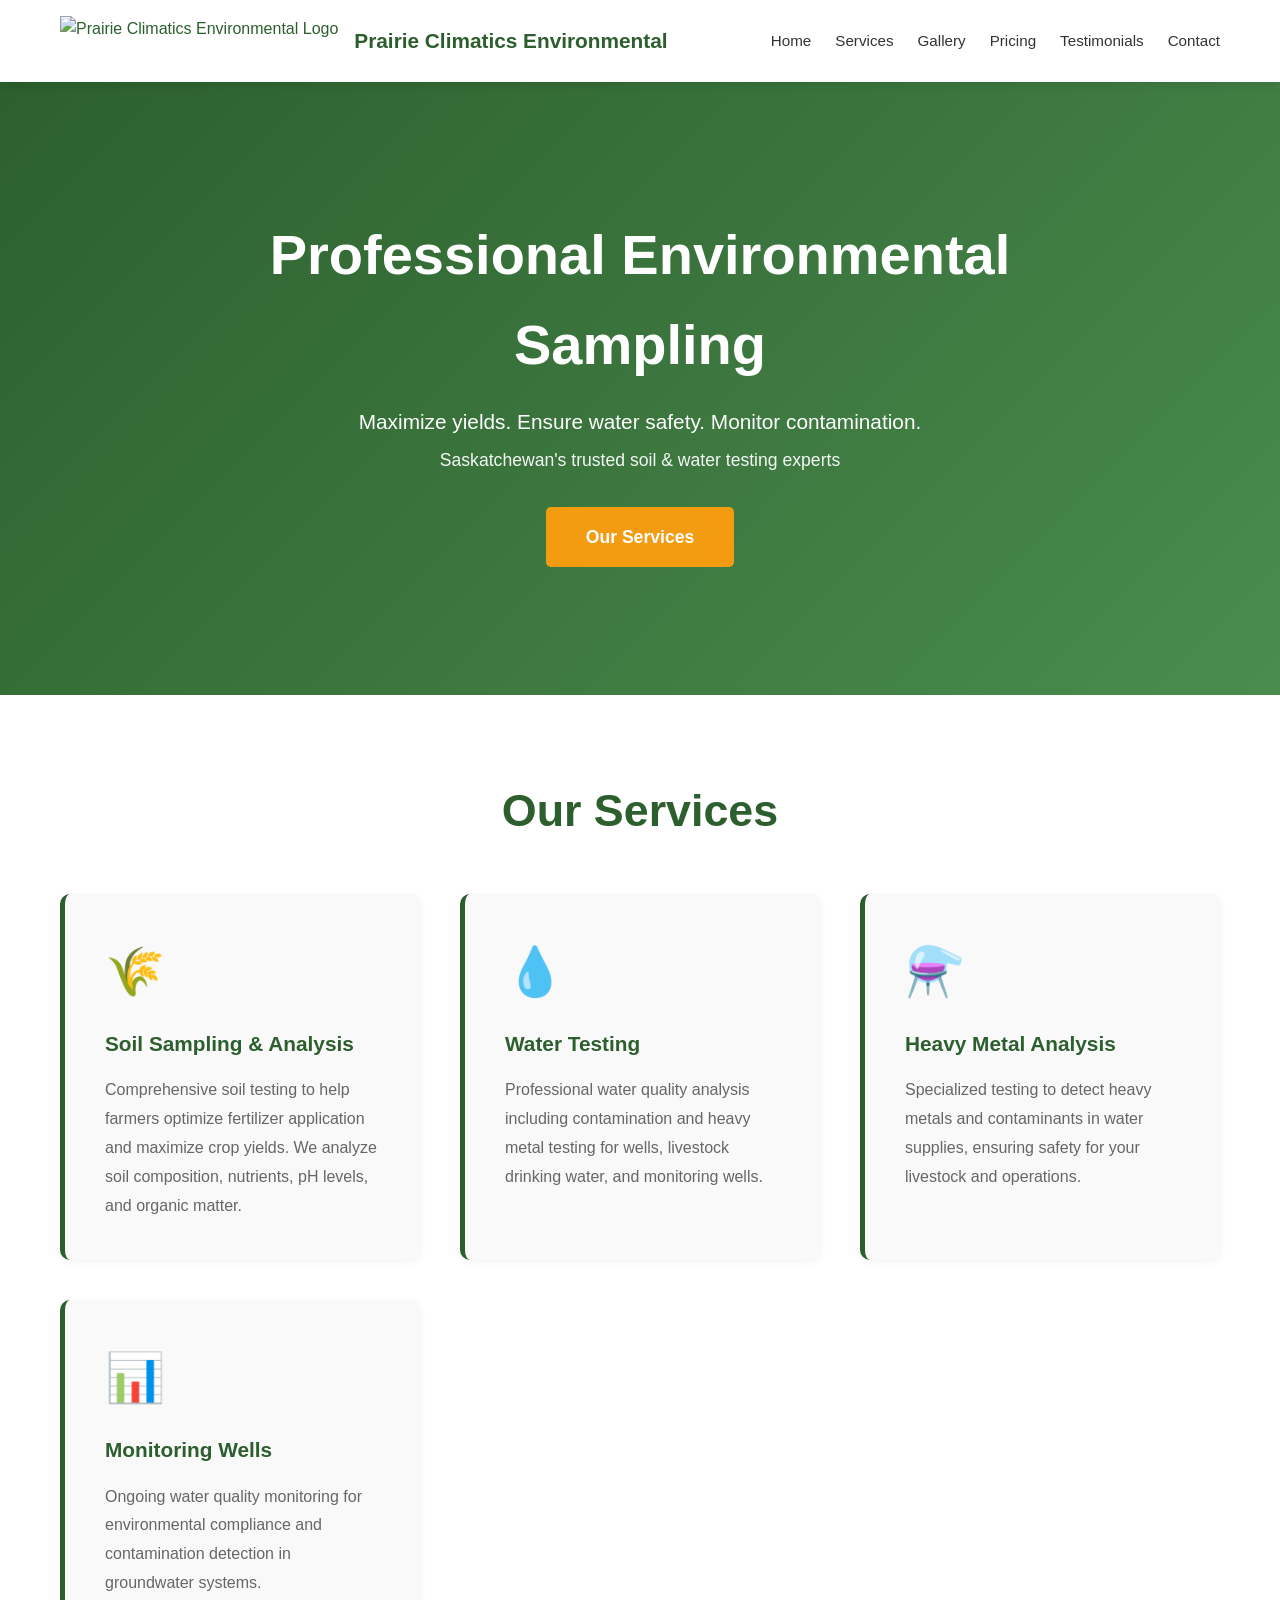
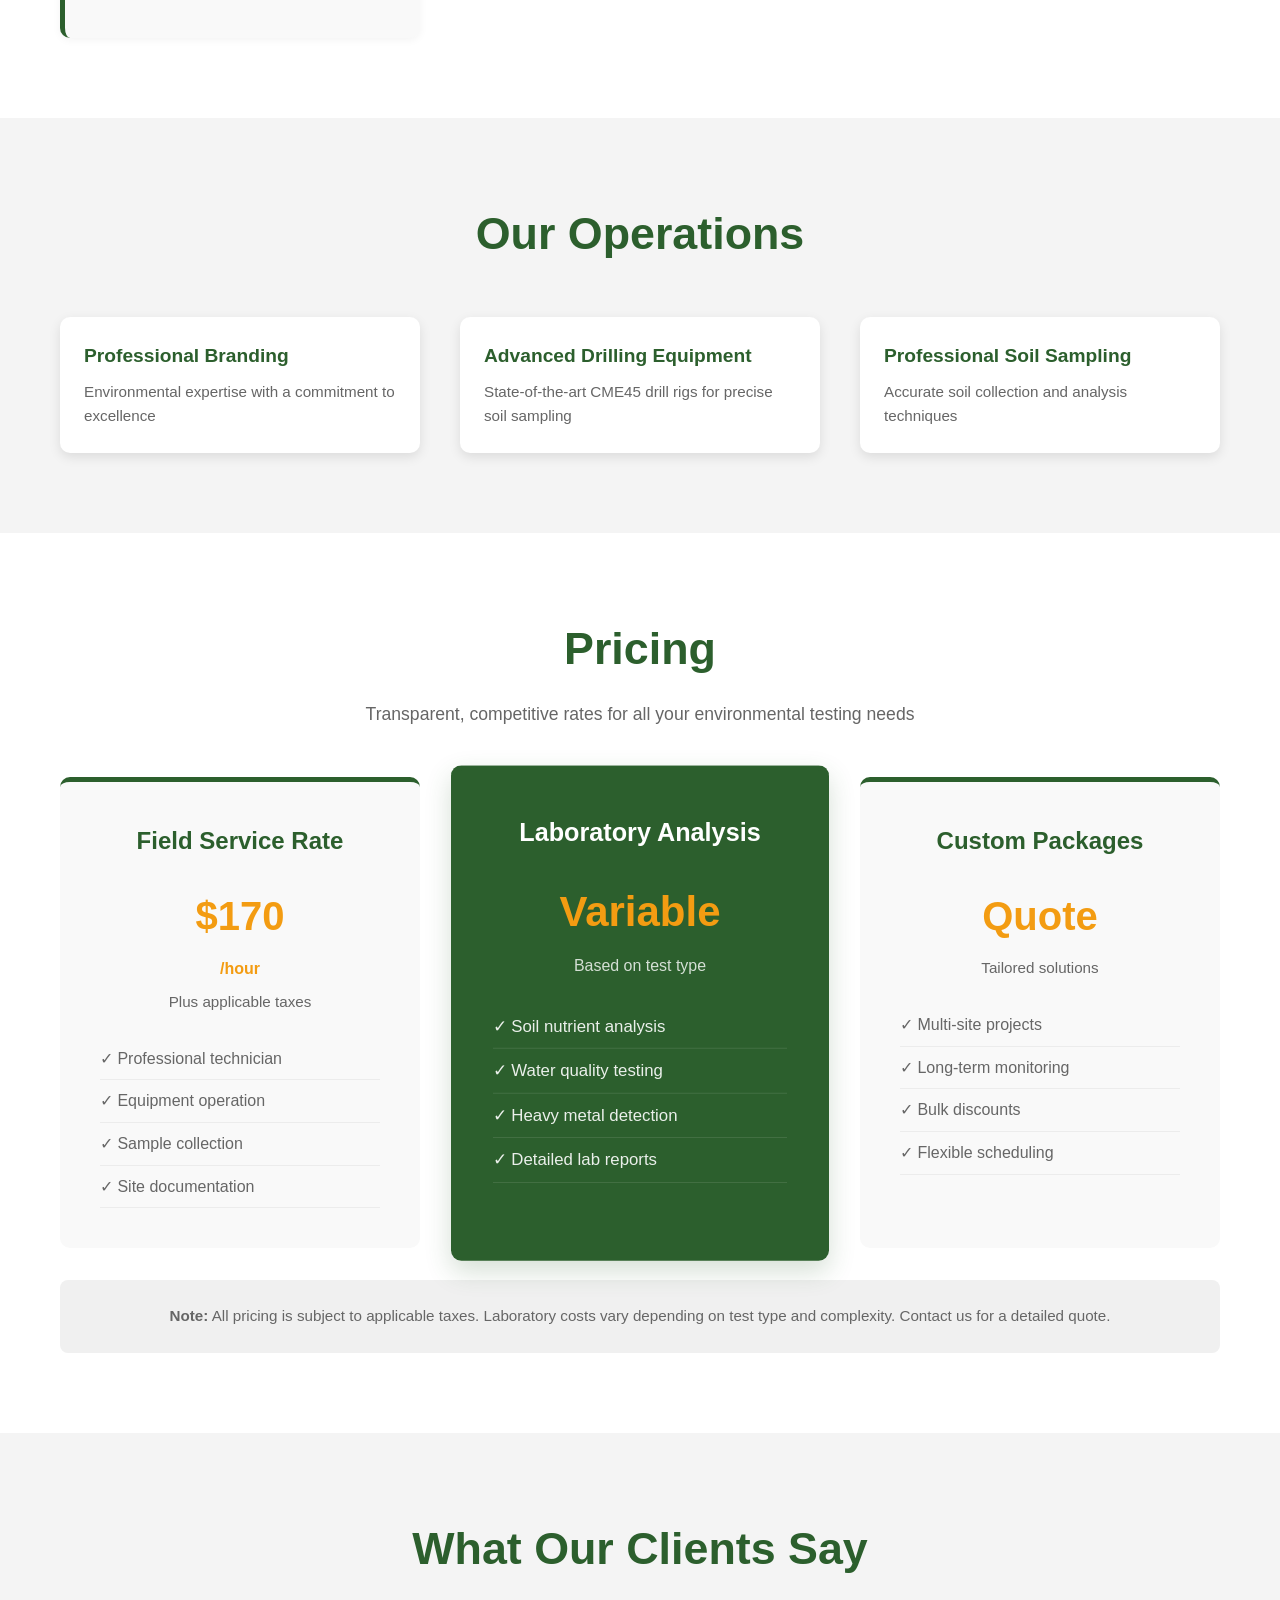
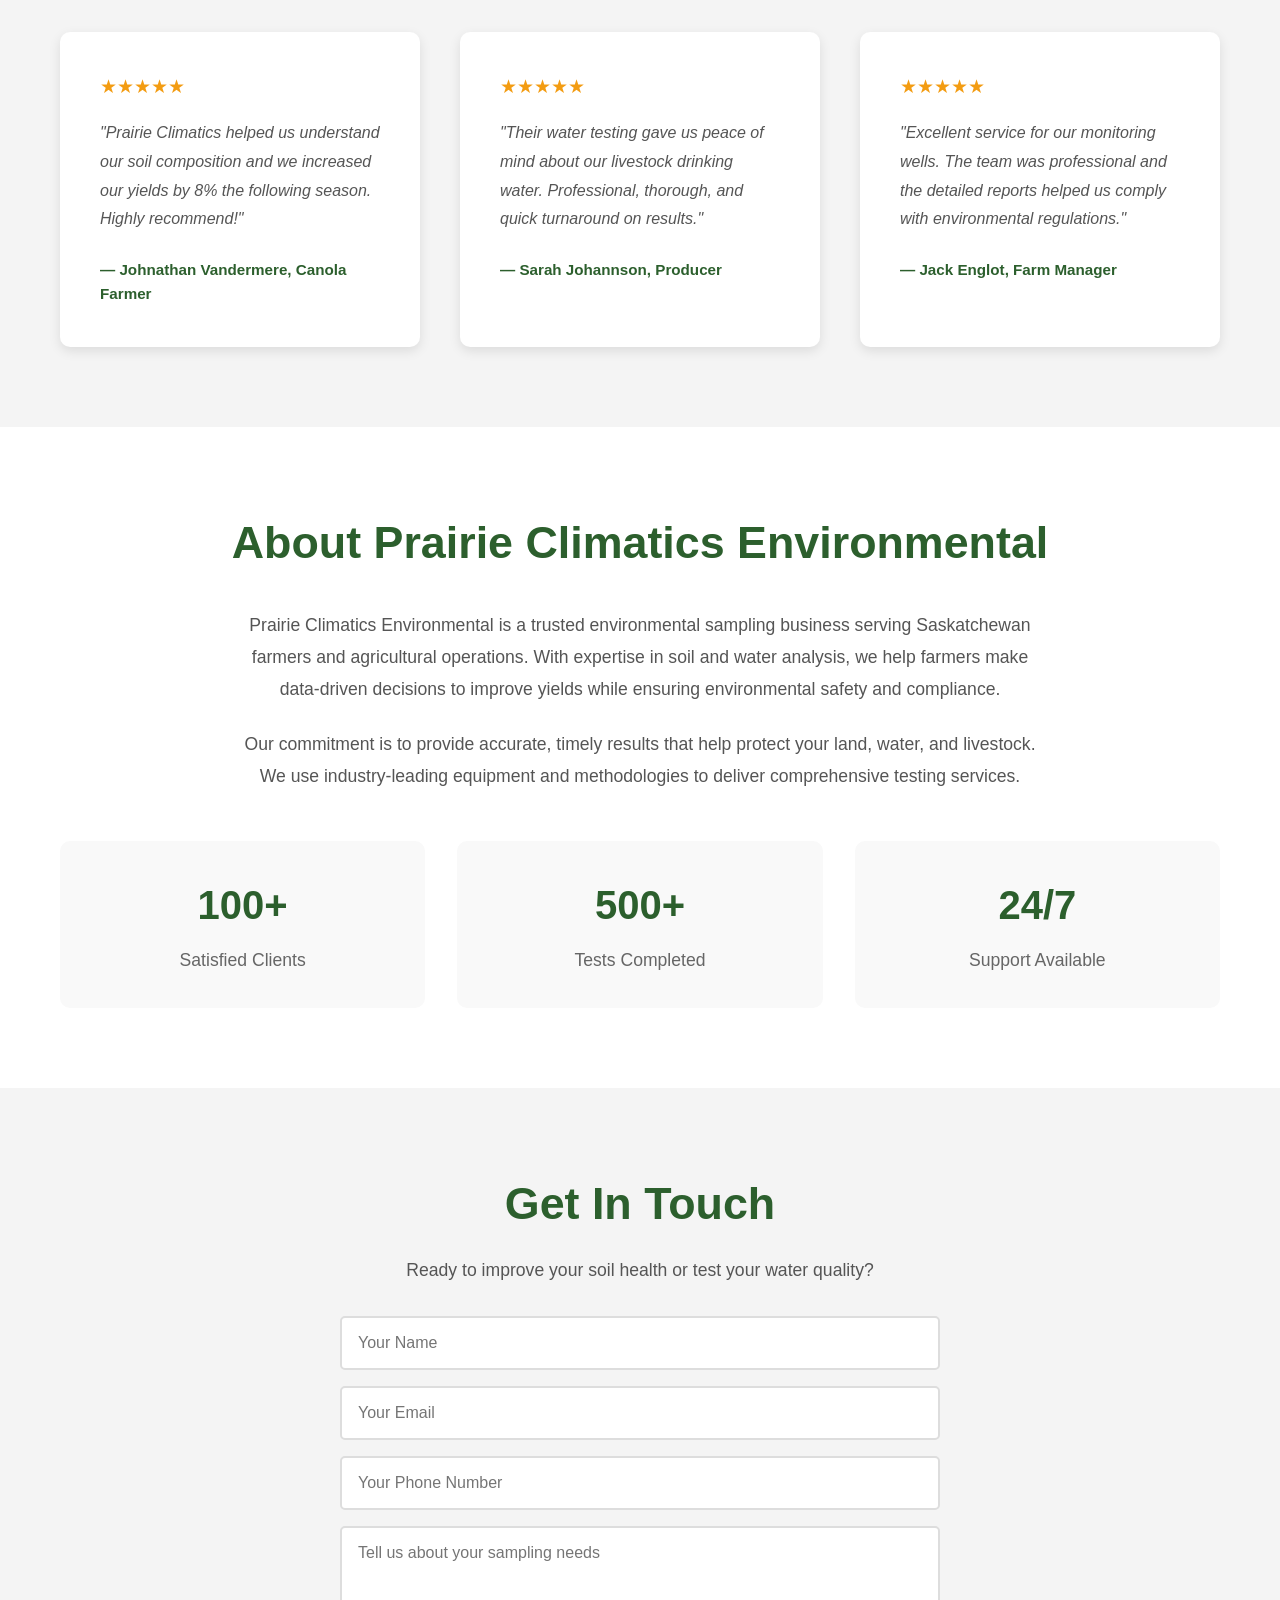
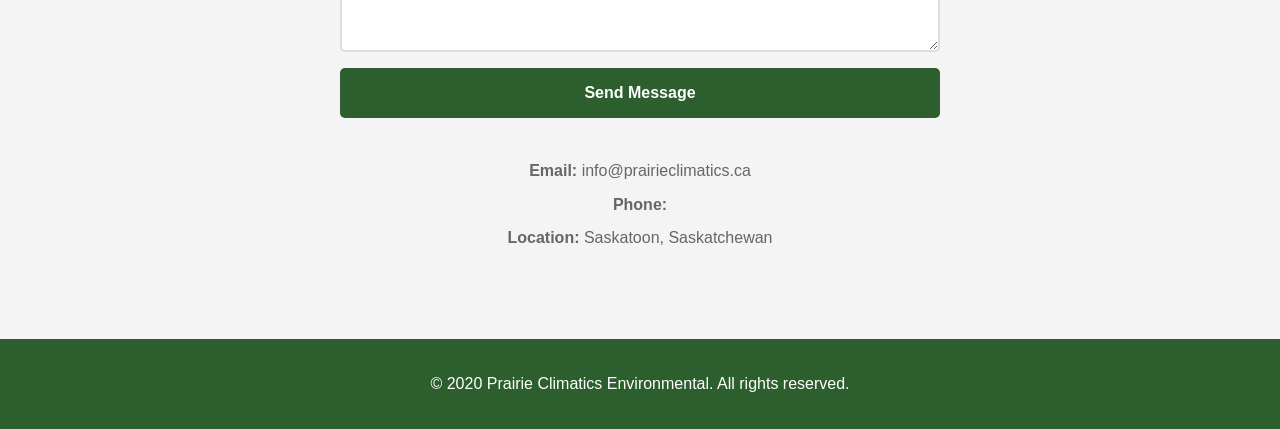
==== commit 250e5c74: "Update index.html" ====
--- a/index.html
+++ b/index.html
@@ -74,17 +74,14 @@
             <h2>Our Operations</h2>
             <div class="gallery-grid">
                 <div class="gallery-item">
-                    <img src="images/logo.png" alt="Prairie Climatics Environmental Logo">
                     <h3>Professional Branding</h3>
                     <p>Environmental expertise with a commitment to excellence</p>
                 </div>
                 <div class="gallery-item">
-                    <img src="images/cme45-drill-rig.jpg" alt="CME45 Drill Rig">
                     <h3>Advanced Drilling Equipment</h3>
                     <p>State-of-the-art CME45 drill rigs for precise soil sampling</p>
                 </div>
                 <div class="gallery-item">
-                    <img src="images/soil-sampling-probe.jpg" alt="Soil Sampling with Probe">
                     <h3>Professional Soil Sampling</h3>
                     <p>Accurate soil collection and analysis techniques</p>
                 </div>
@@ -195,15 +192,15 @@
             </form>
             <div class="contact-info">
                 <p><strong>Email:</strong> info@prairieclimatics.ca</p>
-                <p><strong>Phone:</strong> (306) XXX-XXXX</p>
-                <p><strong>Location:</strong> Saskatchewan, Canada</p>
+                <p><strong>Phone:</strong> </p>
+                <p><strong>Location:</strong> Saskatoon, Saskatchewan</p>
             </div>
         </div>
     </section>
 
     <footer>
         <div class="container">
-            <p>&copy; 2026 Prairie Climatics Environmental. All rights reserved.</p>
+            <p>&copy; 2020 Prairie Climatics Environmental. All rights reserved.</p>
         </div>
     </footer>
 
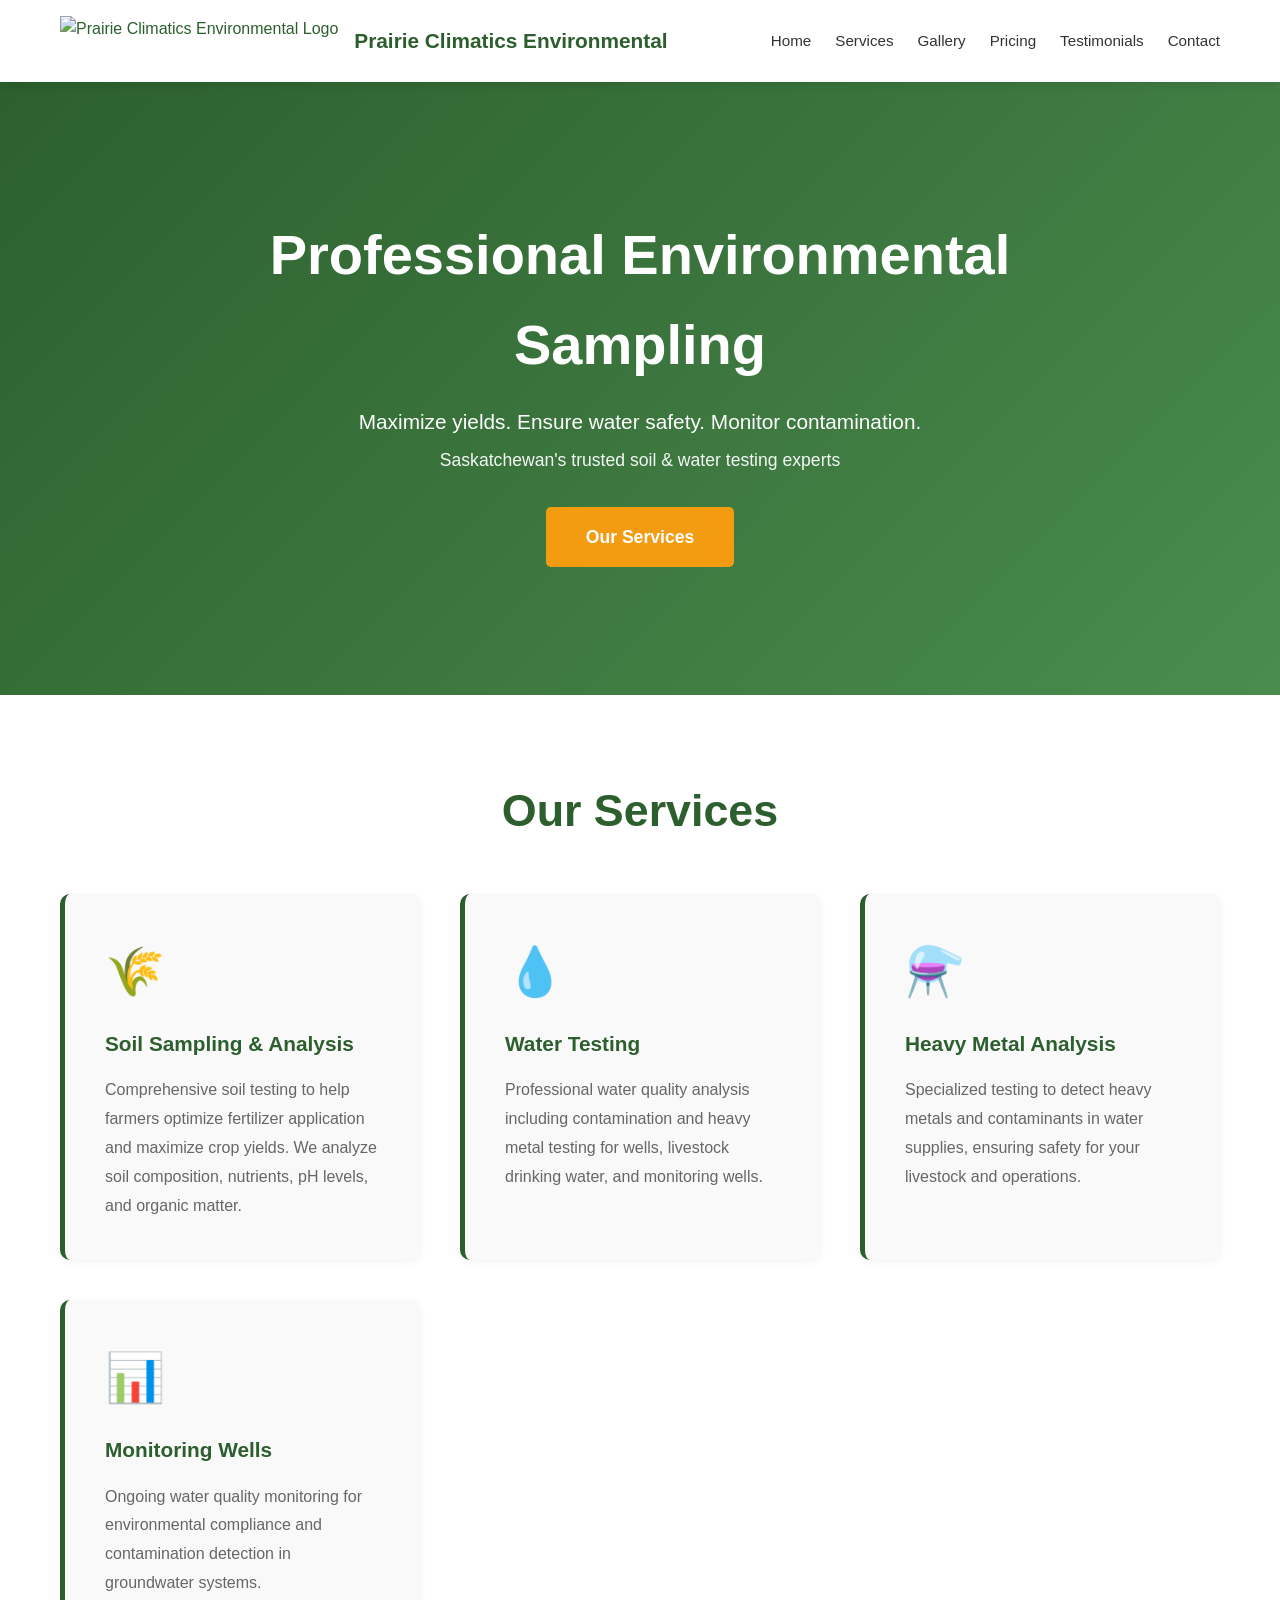
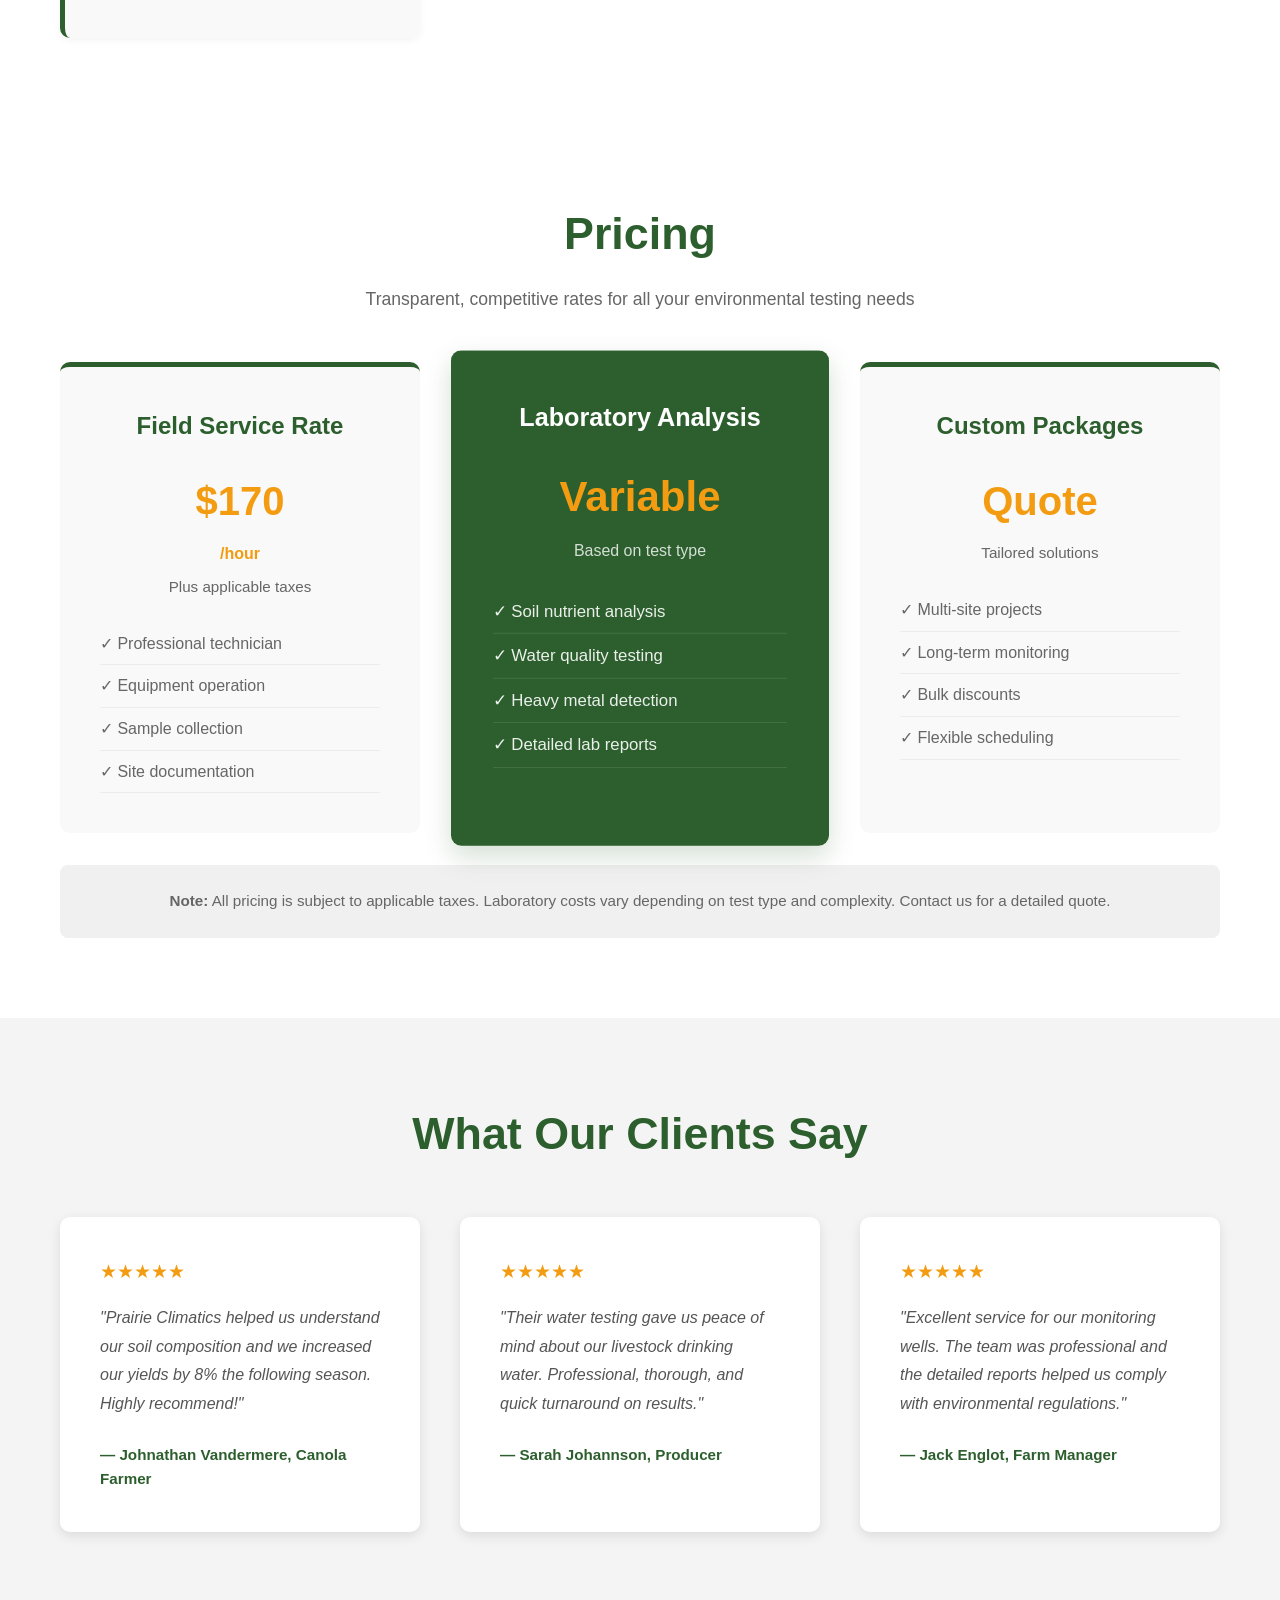
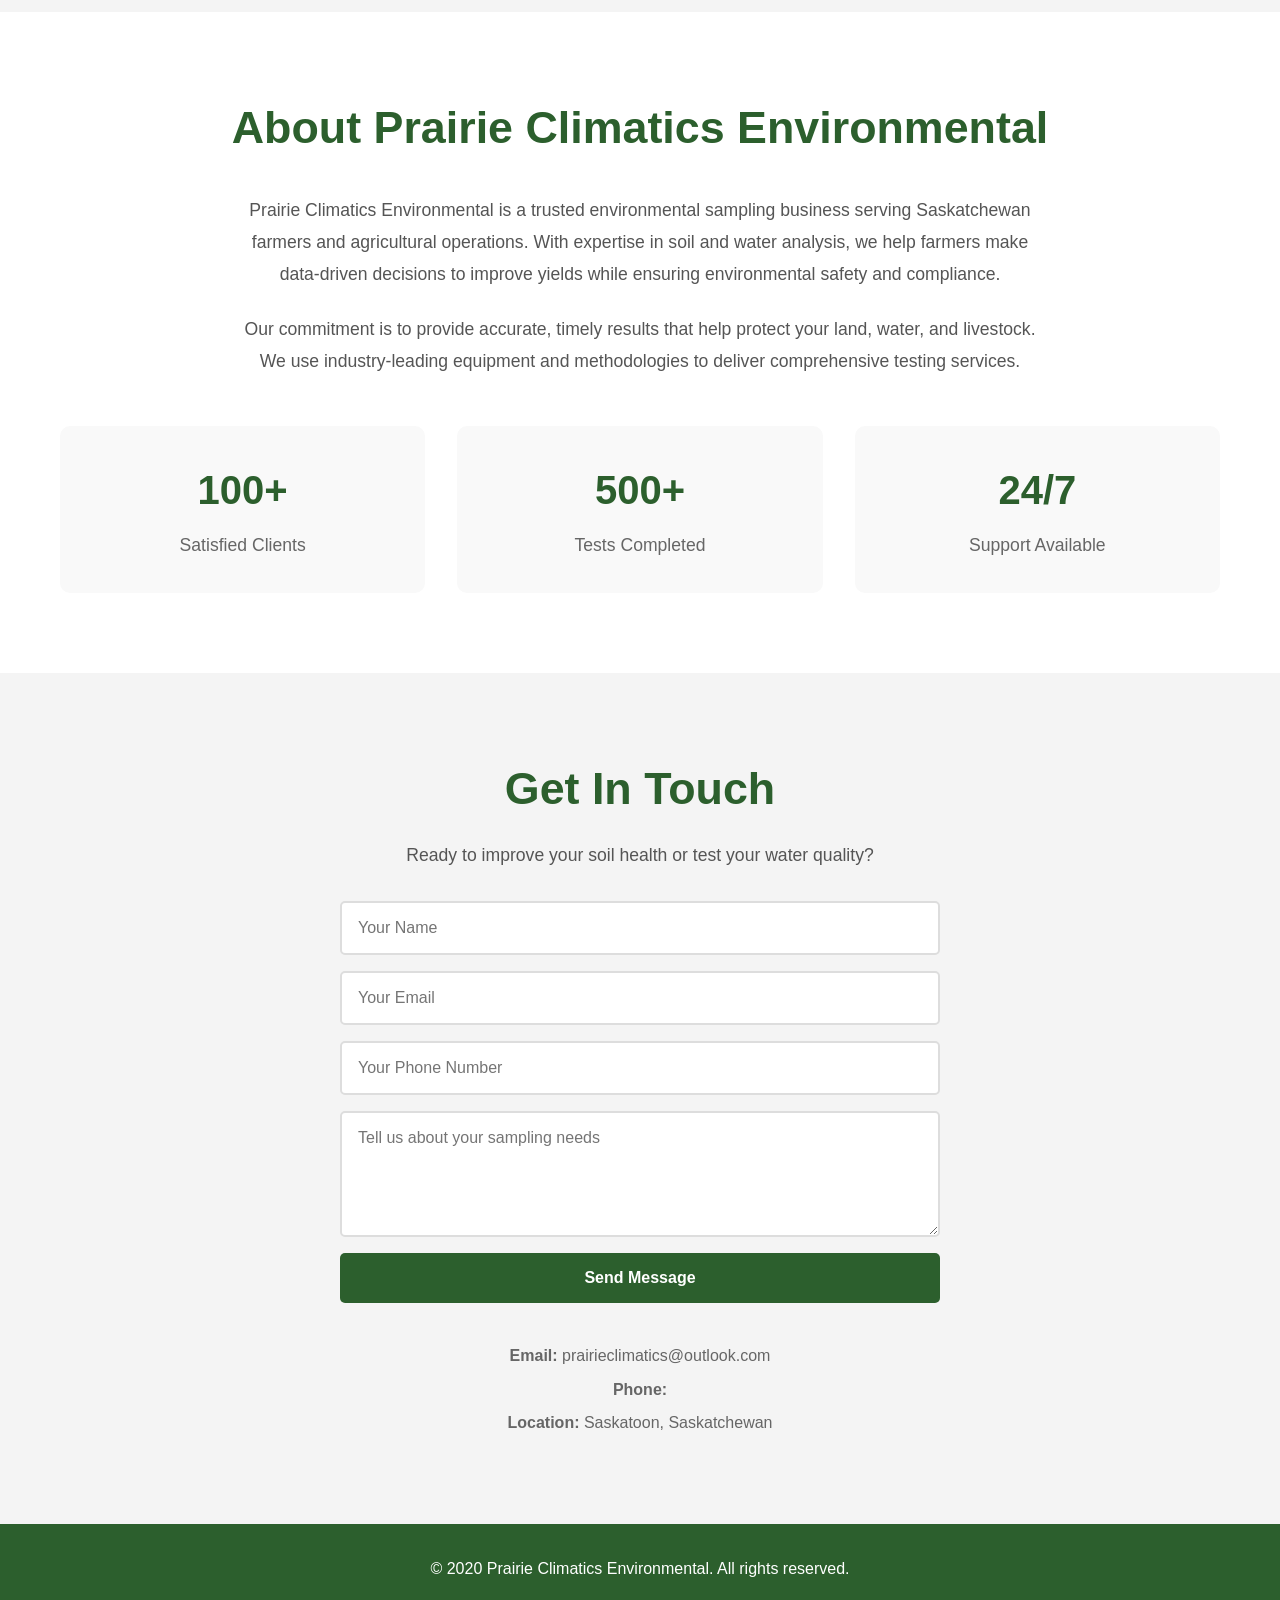
==== commit a3b2a3e8: "Update index.html" ====
--- a/index.html
+++ b/index.html
@@ -64,26 +64,6 @@
                     <div class="service-icon">📊</div>
                     <h3>Monitoring Wells</h3>
                     <p>Ongoing water quality monitoring for environmental compliance and contamination detection in groundwater systems.</p>
-                </div>
-            </div>
-        </div>
-    </section>
-
-    <section id="gallery" class="gallery">
-        <div class="container">
-            <h2>Our Operations</h2>
-            <div class="gallery-grid">
-                <div class="gallery-item">
-                    <h3>Professional Branding</h3>
-                    <p>Environmental expertise with a commitment to excellence</p>
-                </div>
-                <div class="gallery-item">
-                    <h3>Advanced Drilling Equipment</h3>
-                    <p>State-of-the-art CME45 drill rigs for precise soil sampling</p>
-                </div>
-                <div class="gallery-item">
-                    <h3>Professional Soil Sampling</h3>
-                    <p>Accurate soil collection and analysis techniques</p>
                 </div>
             </div>
         </div>
@@ -191,7 +171,7 @@
                 <button type="submit" class="submit-button">Send Message</button>
             </form>
             <div class="contact-info">
-                <p><strong>Email:</strong> info@prairieclimatics.ca</p>
+                <p><strong>Email:</strong> prairieclimatics@outlook.com</p>
                 <p><strong>Phone:</strong> </p>
                 <p><strong>Location:</strong> Saskatoon, Saskatchewan</p>
             </div>
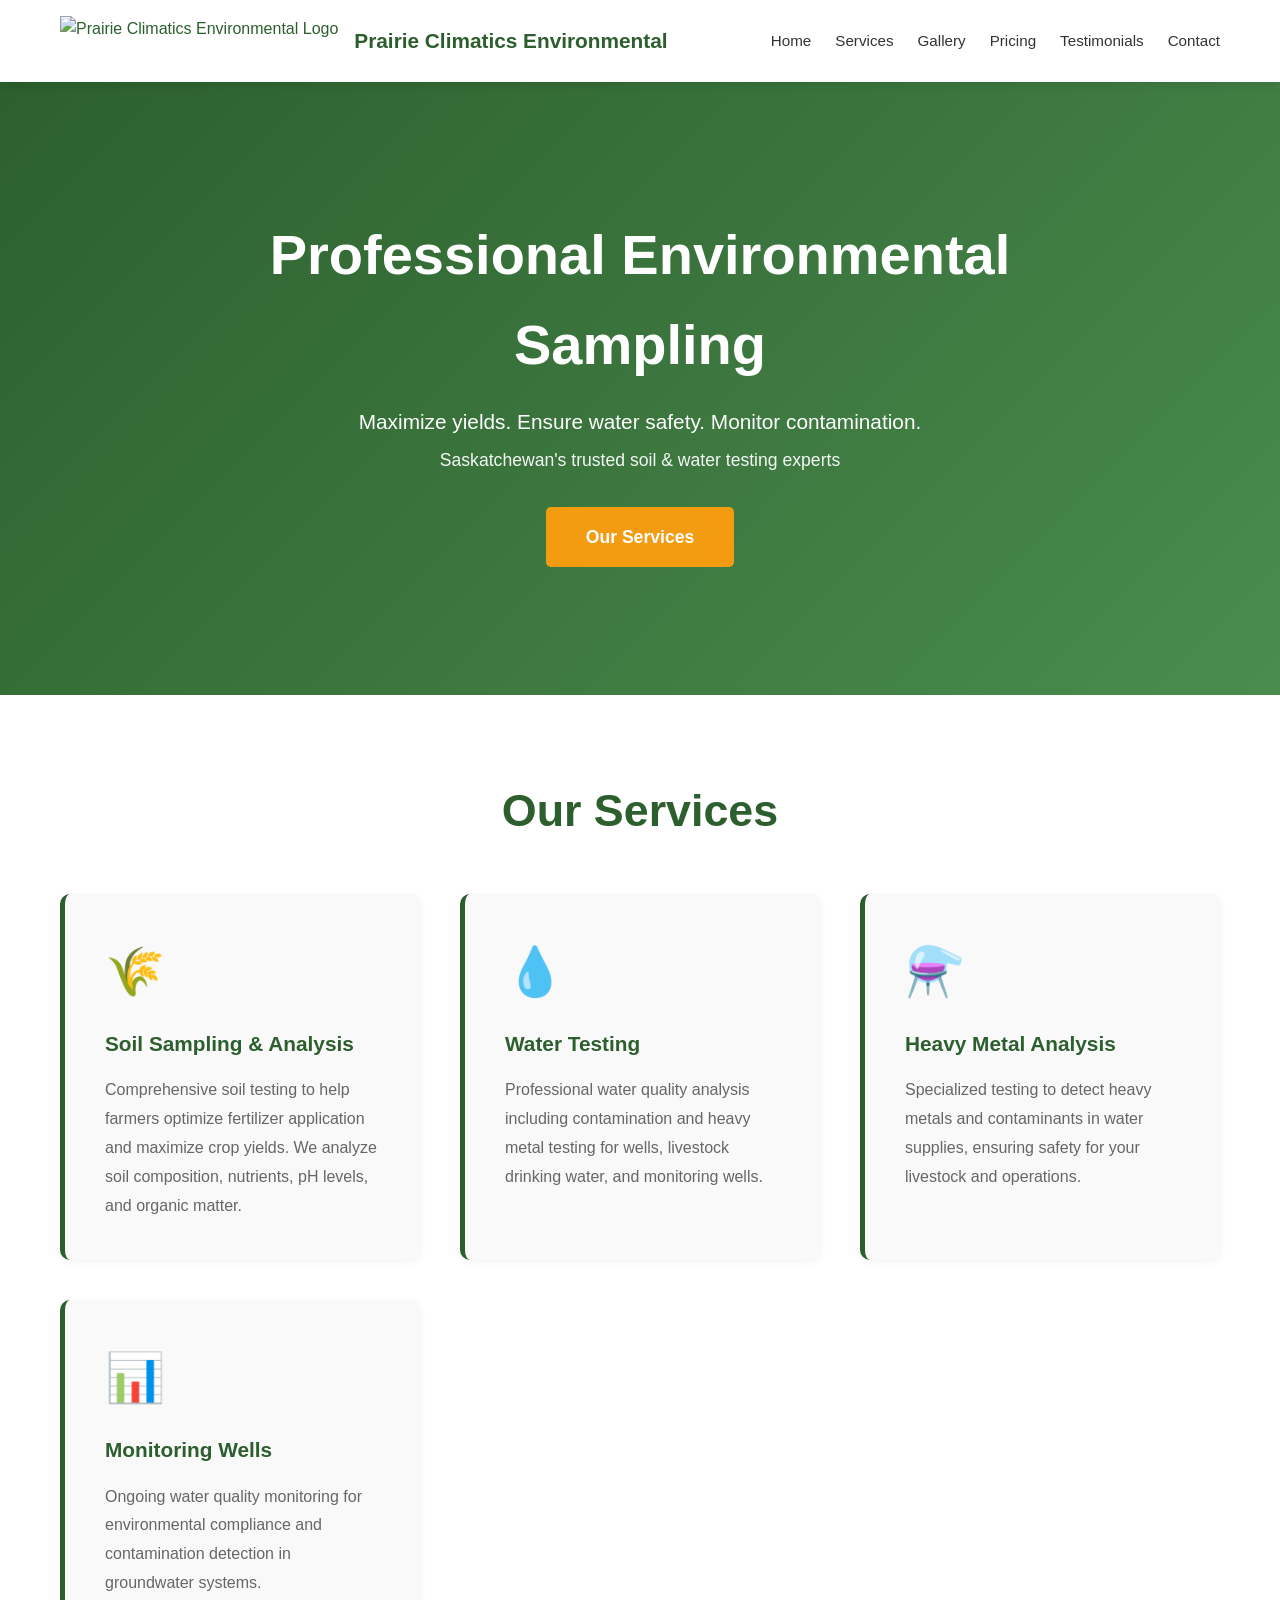
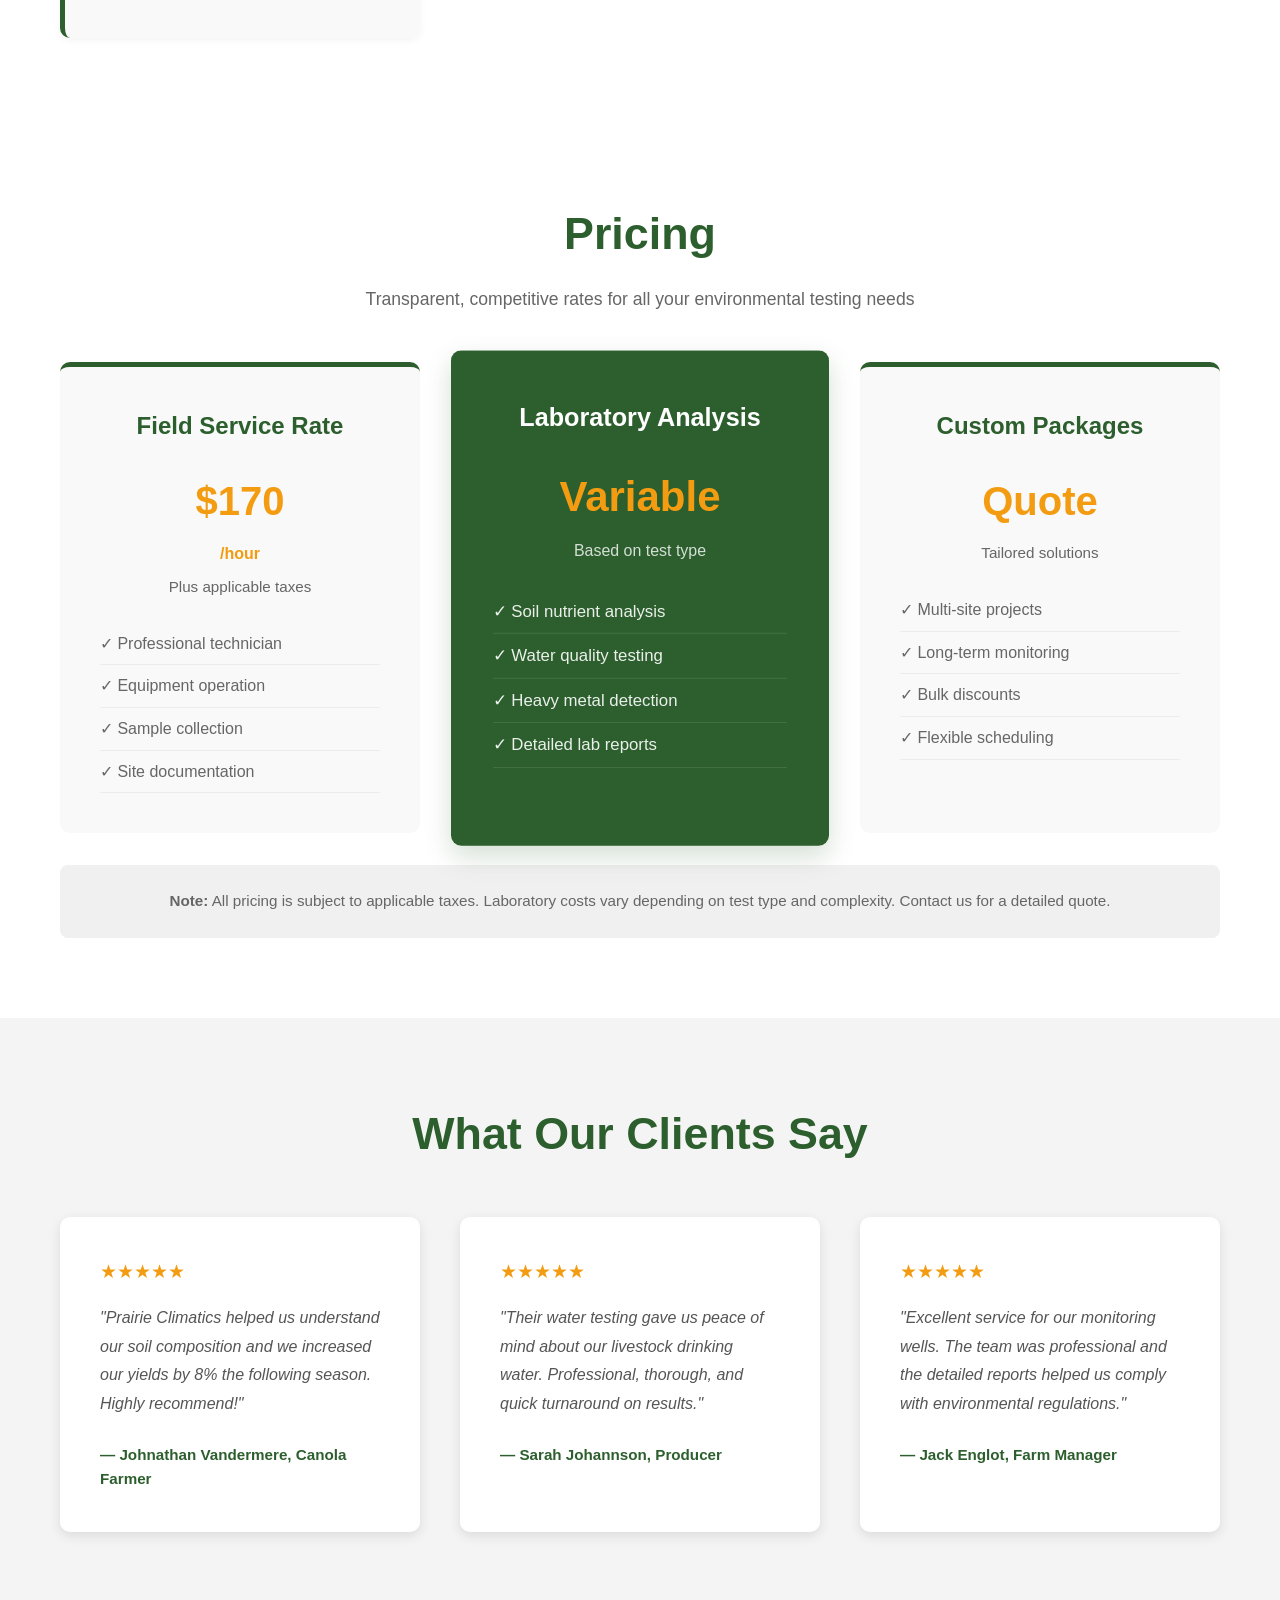
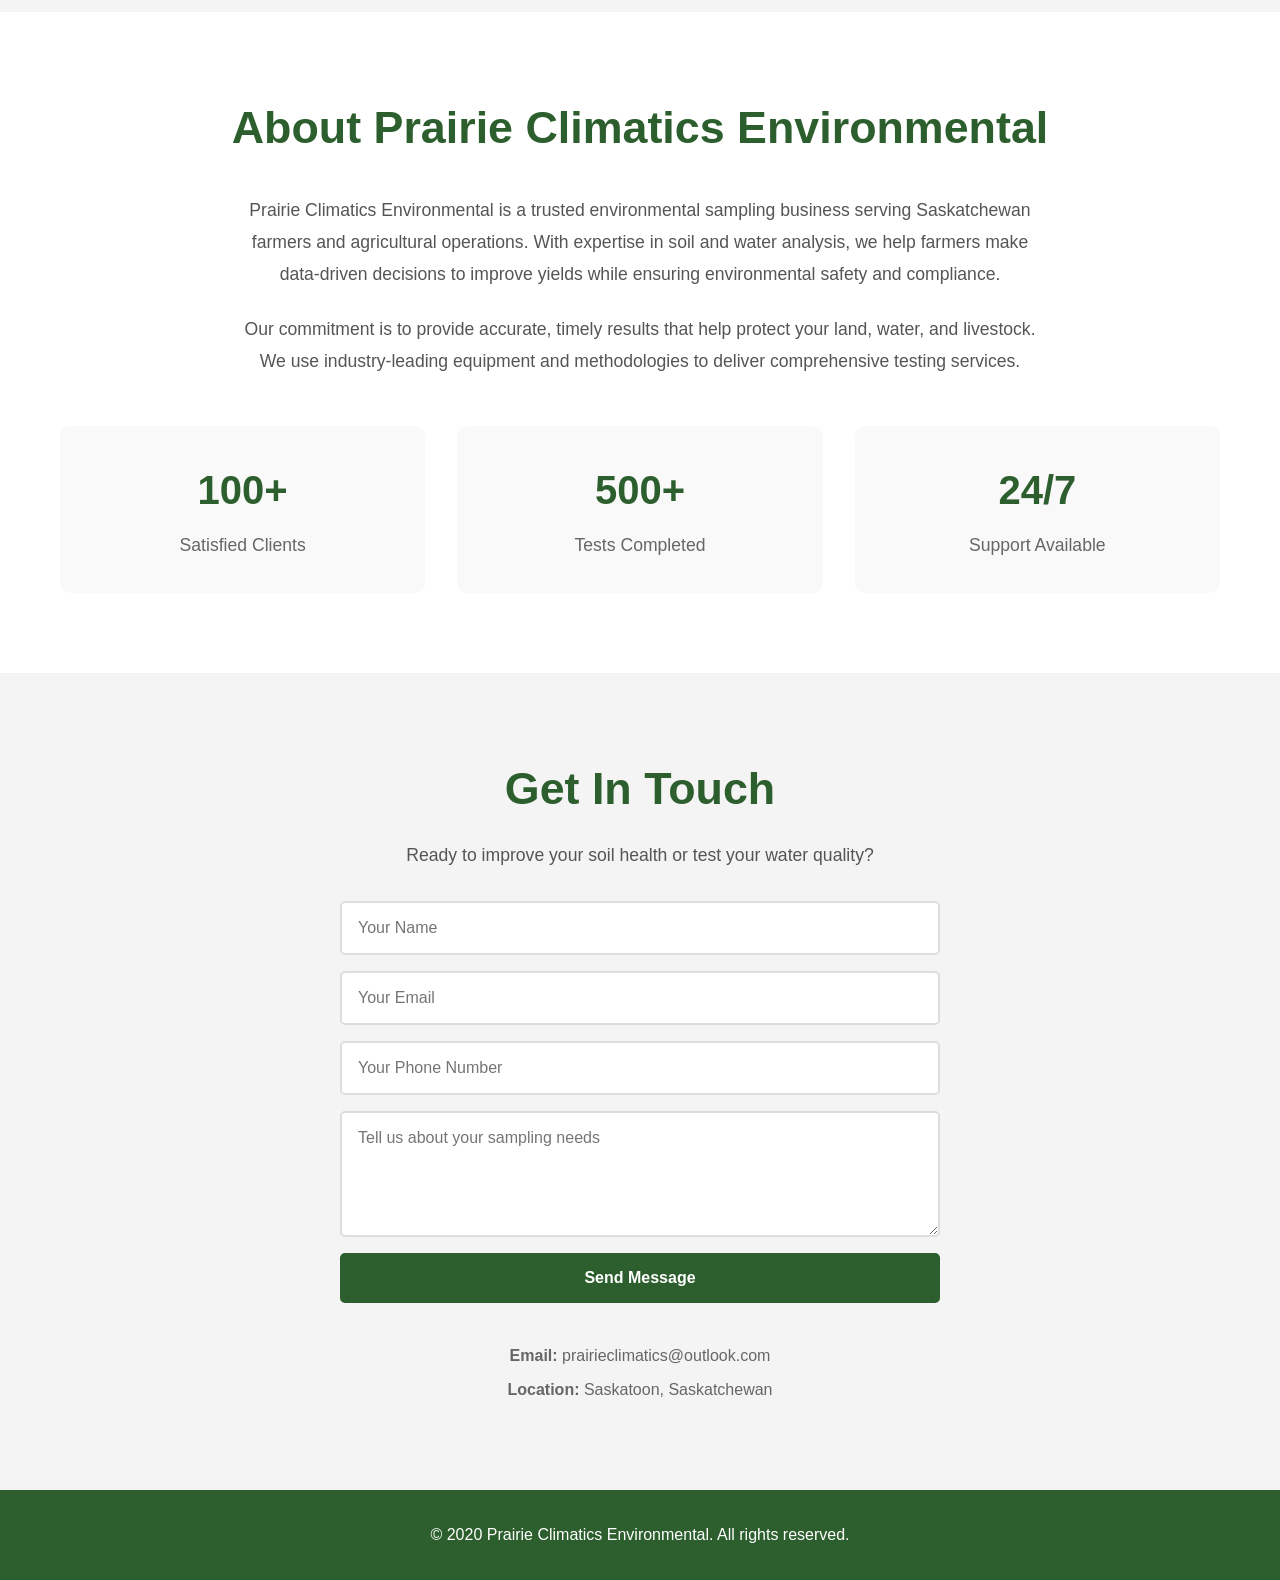
==== commit 68aa8b68: "Remove phone number from contact information Removed the phone number paragraph from contact info." ====
--- a/index.html
+++ b/index.html
@@ -172,7 +172,6 @@
             </form>
             <div class="contact-info">
                 <p><strong>Email:</strong> prairieclimatics@outlook.com</p>
-                <p><strong>Phone:</strong> </p>
                 <p><strong>Location:</strong> Saskatoon, Saskatchewan</p>
             </div>
         </div>
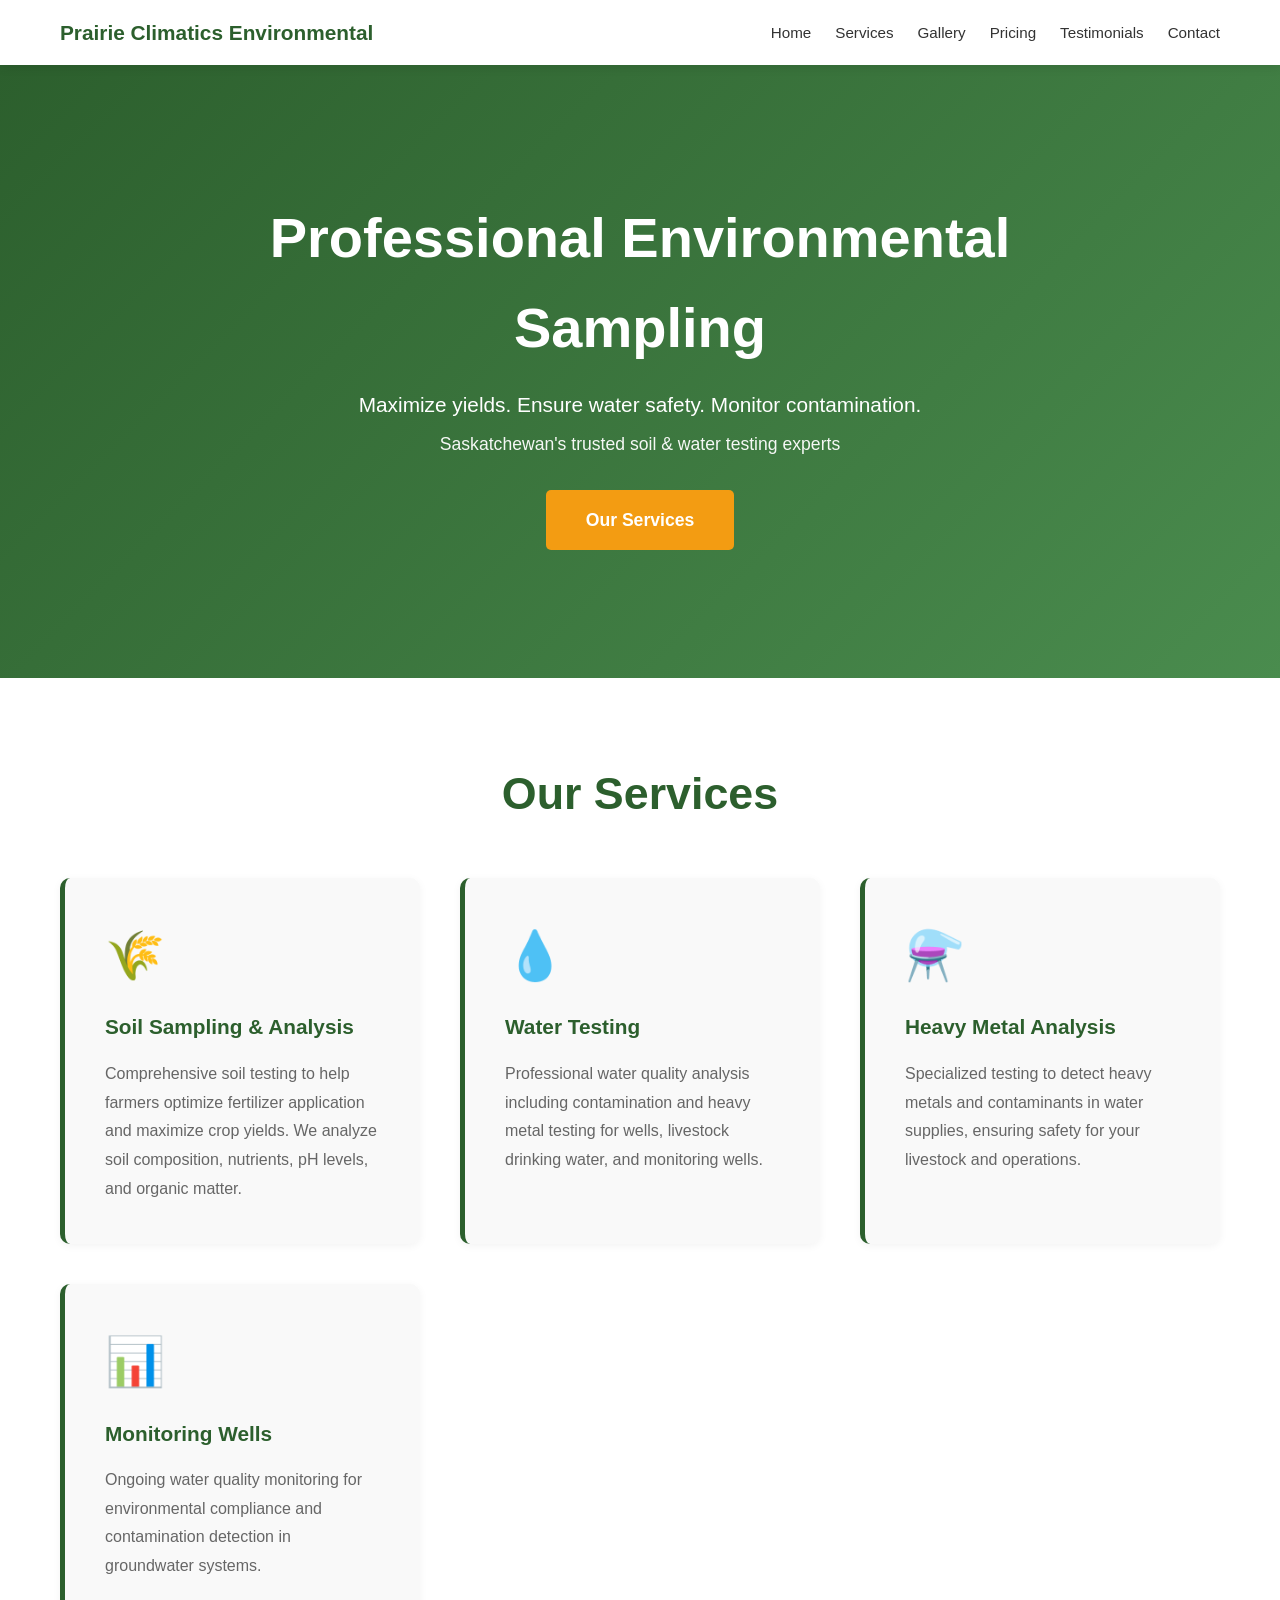
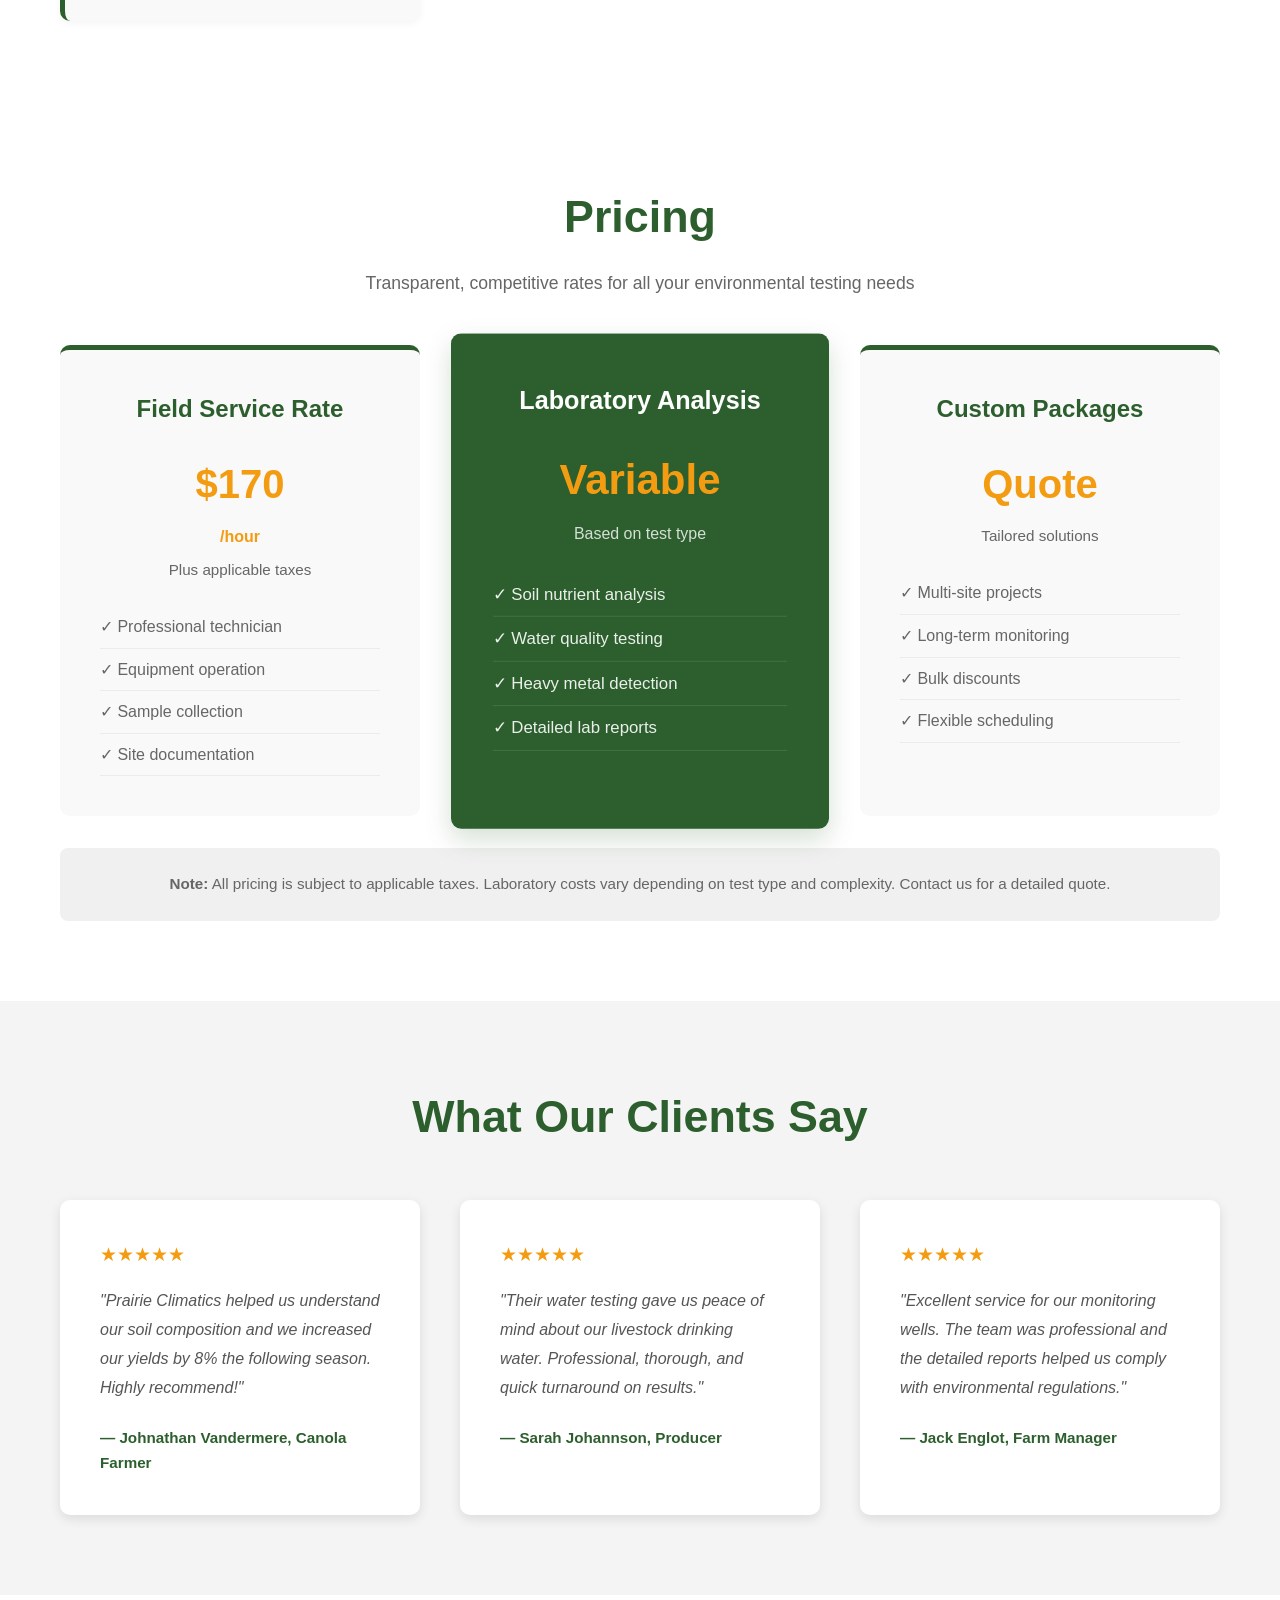
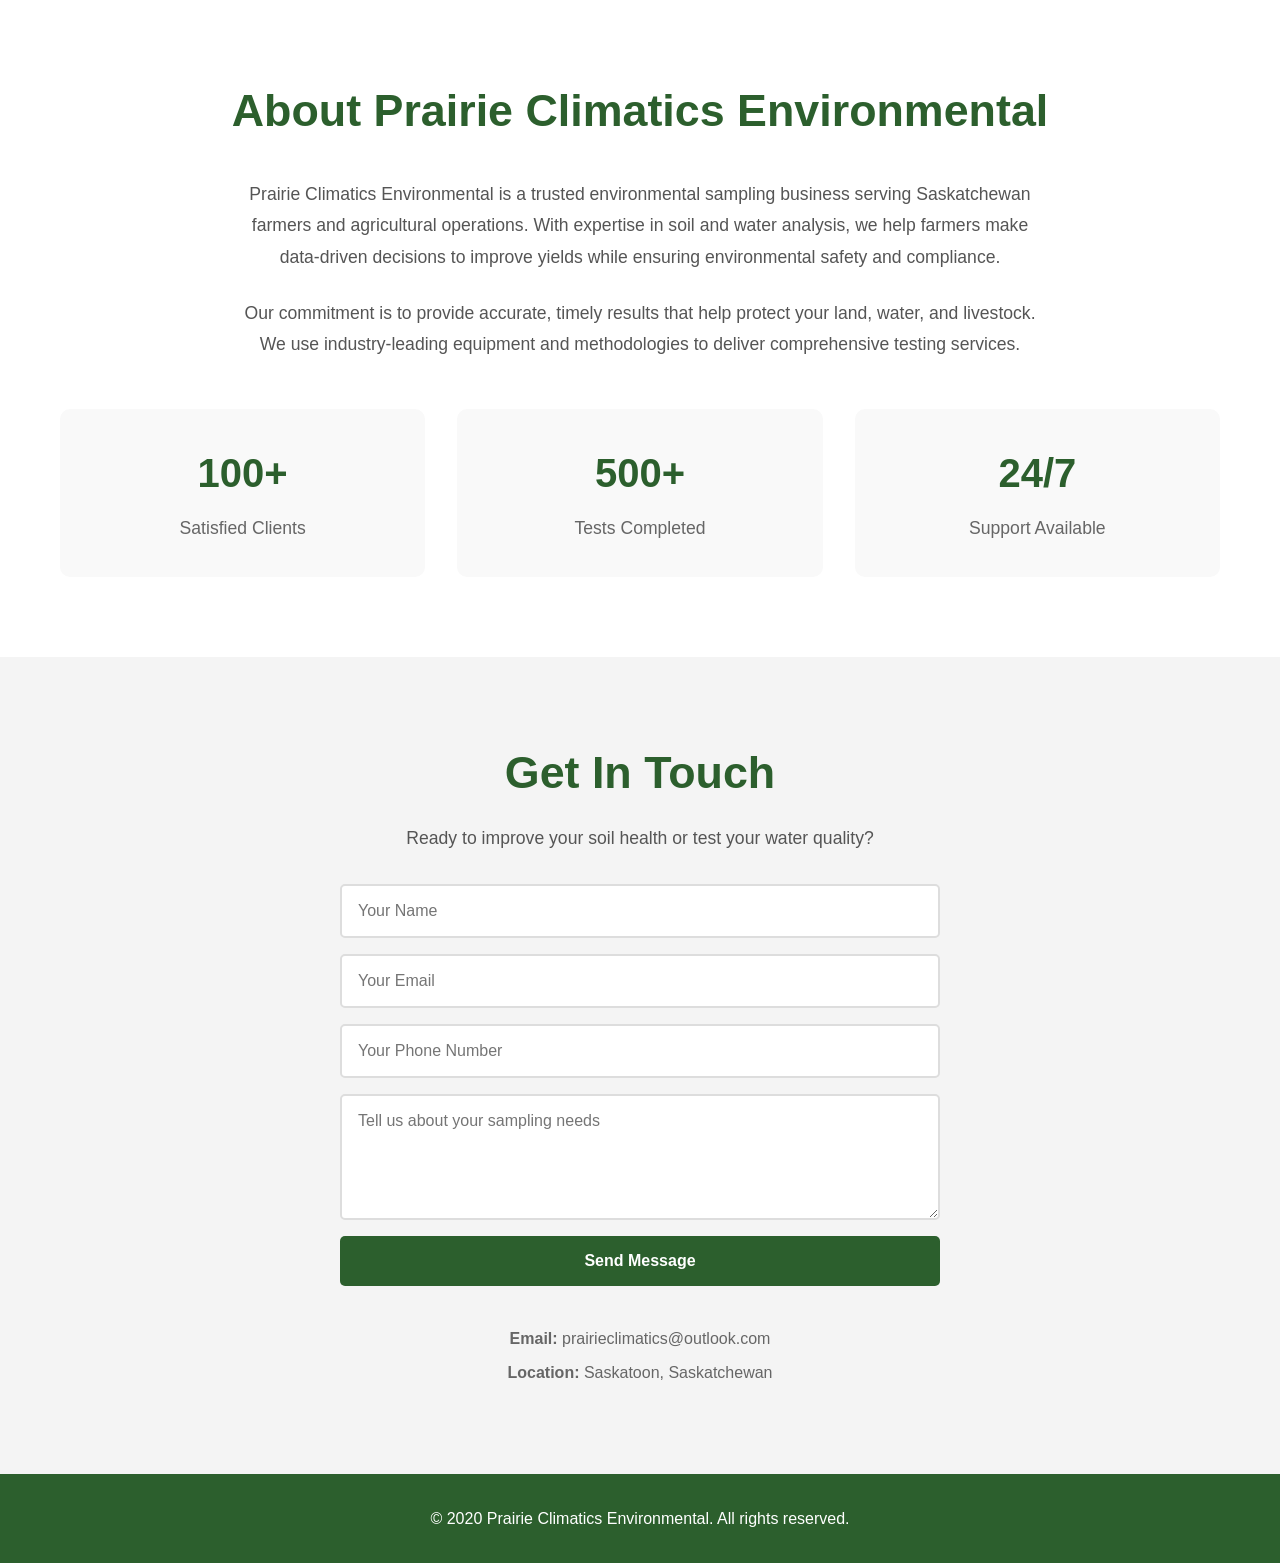
==== commit 73ce2604: "Update index.html" ====
--- a/index.html
+++ b/index.html
@@ -18,7 +18,6 @@
     <nav class="navbar">
         <div class="container">
             <div class="logo-container">
-                <img src="images/logo.png" alt="Prairie Climatics Environmental Logo" class="logo-image">
                 <span class="logo-text">Prairie Climatics Environmental</span>
             </div>
             <ul class="nav-links">
